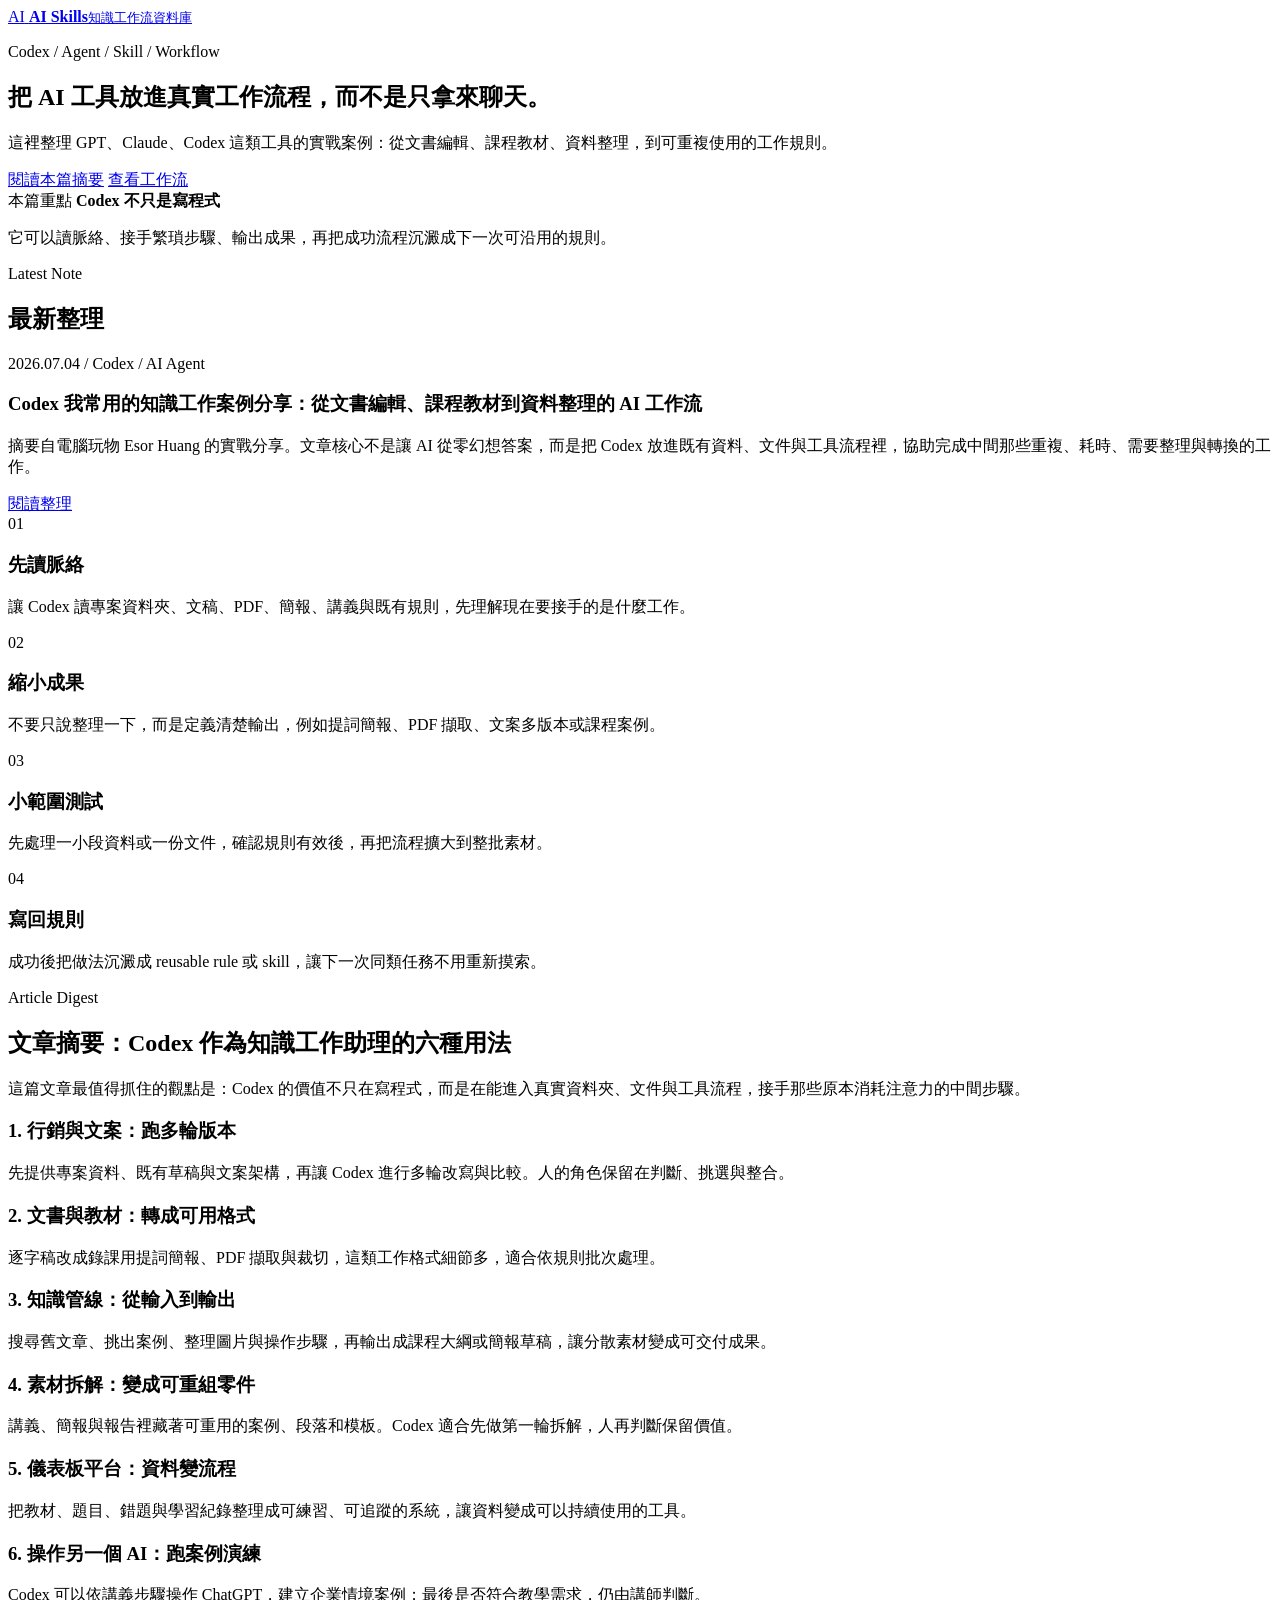
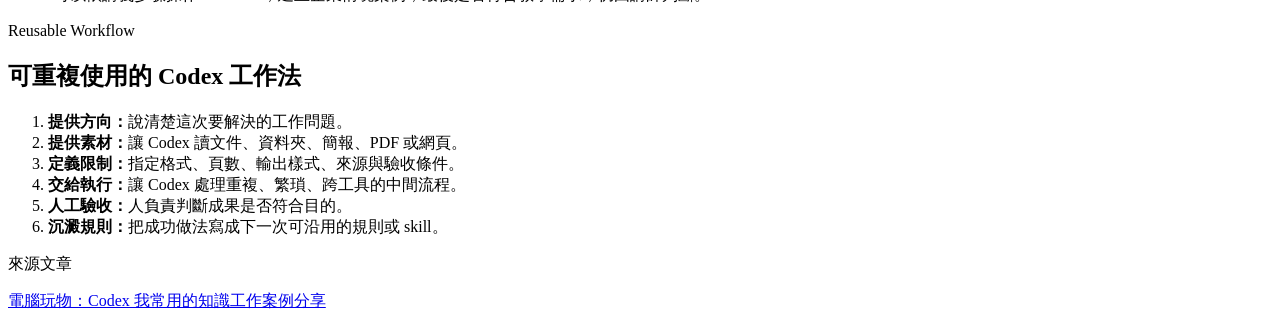
==== index.html @ 40adfb2a "Build AI Skills PWA homepage" ====
<!doctype html>
<html lang="zh-Hant">
  <head>
    <meta charset="utf-8" />
    <meta name="viewport" content="width=device-width, initial-scale=1" />
    <meta name="theme-color" content="#101820" />
    <meta name="apple-mobile-web-app-capable" content="yes" />
    <meta name="apple-mobile-web-app-title" content="AI Skills" />
    <meta name="description" content="整理 GPT、Claude、Codex、Agent、Skill 與 AI 工作流案例的 PWA 知識庫。" />
    <link rel="manifest" href="./manifest.webmanifest" />
    <link rel="icon" href="./icons/icon.svg" />
    <link rel="apple-touch-icon" href="./icons/icon.svg" />
    <link rel="stylesheet" href="./styles.css" />
    <title>AI Skills 知識工作流</title>
  </head>
  <body>
    <header class="site-header">
      <nav class="nav">
        <a class="brand" href="#home" aria-label="AI Skills 首頁">
          <span class="brand-mark">AI</span>
          <span><strong>AI Skills</strong><small>知識工作流資料庫</small></span>
        </a>
        <button class="install-button" id="installButton" hidden>安裝</button>
      </nav>
    </header>

    <main>
      <section class="hero" id="home">
        <div class="hero-copy">
          <p class="eyebrow">Codex / Agent / Skill / Workflow</p>
          <h1>把 AI 工具放進真實工作流程，而不是只拿來聊天。</h1>
          <p>這裡整理 GPT、Claude、Codex 這類工具的實戰案例：從文書編輯、課程教材、資料整理，到可重複使用的工作規則。</p>
          <div class="hero-actions">
            <a class="primary-link" href="#article-codex-workflow">閱讀本篇摘要</a>
            <a class="secondary-link" href="#workflow">查看工作流</a>
          </div>
        </div>
        <div class="hero-panel" aria-label="文章重點">
          <span>本篇重點</span>
          <strong>Codex 不只是寫程式</strong>
          <p>它可以讀脈絡、接手繁瑣步驟、輸出成果，再把成功流程沉澱成下一次可沿用的規則。</p>
        </div>
      </section>

      <section class="section">
        <div class="section-heading">
          <p class="eyebrow">Latest Note</p>
          <h2>最新整理</h2>
        </div>
        <article class="article-card" id="article-codex-workflow">
          <div>
            <p class="article-meta">2026.07.04 / Codex / AI Agent</p>
            <h3>Codex 我常用的知識工作案例分享：從文書編輯、課程教材到資料整理的 AI 工作流</h3>
            <p>摘要自電腦玩物 Esor Huang 的實戰分享。文章核心不是讓 AI 從零幻想答案，而是把 Codex 放進既有資料、文件與工具流程裡，協助完成中間那些重複、耗時、需要整理與轉換的工作。</p>
          </div>
          <a class="read-link" href="#full-article">閱讀整理</a>
        </article>
      </section>

      <section class="section grid-section">
        <div class="insight-card"><span class="card-number">01</span><h3>先讀脈絡</h3><p>讓 Codex 讀專案資料夾、文稿、PDF、簡報、講義與既有規則，先理解現在要接手的是什麼工作。</p></div>
        <div class="insight-card"><span class="card-number">02</span><h3>縮小成果</h3><p>不要只說整理一下，而是定義清楚輸出，例如提詞簡報、PDF 擷取、文案多版本或課程案例。</p></div>
        <div class="insight-card"><span class="card-number">03</span><h3>小範圍測試</h3><p>先處理一小段資料或一份文件，確認規則有效後，再把流程擴大到整批素材。</p></div>
        <div class="insight-card"><span class="card-number">04</span><h3>寫回規則</h3><p>成功後把做法沉澱成 reusable rule 或 skill，讓下一次同類任務不用重新摸索。</p></div>
      </section>

      <article class="full-article" id="full-article">
        <p class="eyebrow">Article Digest</p>
        <h2>文章摘要：Codex 作為知識工作助理的六種用法</h2>
        <p>這篇文章最值得抓住的觀點是：Codex 的價值不只在寫程式，而是在能進入真實資料夾、文件與工具流程，接手那些原本消耗注意力的中間步驟。</p>
        <div class="article-body">
          <section><h3>1. 行銷與文案：跑多輪版本</h3><p>先提供專案資料、既有草稿與文案架構，再讓 Codex 進行多輪改寫與比較。人的角色保留在判斷、挑選與整合。</p></section>
          <section><h3>2. 文書與教材：轉成可用格式</h3><p>逐字稿改成錄課用提詞簡報、PDF 擷取與裁切，這類工作格式細節多，適合依規則批次處理。</p></section>
          <section><h3>3. 知識管線：從輸入到輸出</h3><p>搜尋舊文章、挑出案例、整理圖片與操作步驟，再輸出成課程大綱或簡報草稿，讓分散素材變成可交付成果。</p></section>
          <section><h3>4. 素材拆解：變成可重組零件</h3><p>講義、簡報與報告裡藏著可重用的案例、段落和模板。Codex 適合先做第一輪拆解，人再判斷保留價值。</p></section>
          <section><h3>5. 儀表板平台：資料變流程</h3><p>把教材、題目、錯題與學習紀錄整理成可練習、可追蹤的系統，讓資料變成可以持續使用的工具。</p></section>
          <section><h3>6. 操作另一個 AI：跑案例演練</h3><p>Codex 可以依講義步驟操作 ChatGPT，建立企業情境案例；最後是否符合教學需求，仍由講師判斷。</p></section>
        </div>
      </article>

      <section class="workflow" id="workflow">
        <div><p class="eyebrow">Reusable Workflow</p><h2>可重複使用的 Codex 工作法</h2></div>
        <ol>
          <li><strong>提供方向：</strong>說清楚這次要解決的工作問題。</li>
          <li><strong>提供素材：</strong>讓 Codex 讀文件、資料夾、簡報、PDF 或網頁。</li>
          <li><strong>定義限制：</strong>指定格式、頁數、輸出樣式、來源與驗收條件。</li>
          <li><strong>交給執行：</strong>讓 Codex 處理重複、繁瑣、跨工具的中間流程。</li>
          <li><strong>人工驗收：</strong>人負責判斷成果是否符合目的。</li>
          <li><strong>沉澱規則：</strong>把成功做法寫成下一次可沿用的規則或 skill。</li>
        </ol>
      </section>

      <section class="source-box">
        <p>來源文章</p>
        <a href="https://www.playpcesor.com/2026/06/codex-ai.html" target="_blank" rel="noreferrer">電腦玩物：Codex 我常用的知識工作案例分享</a>
      </section>
    </main>

    <script src="./app.js"></script>
  </body>
</html>
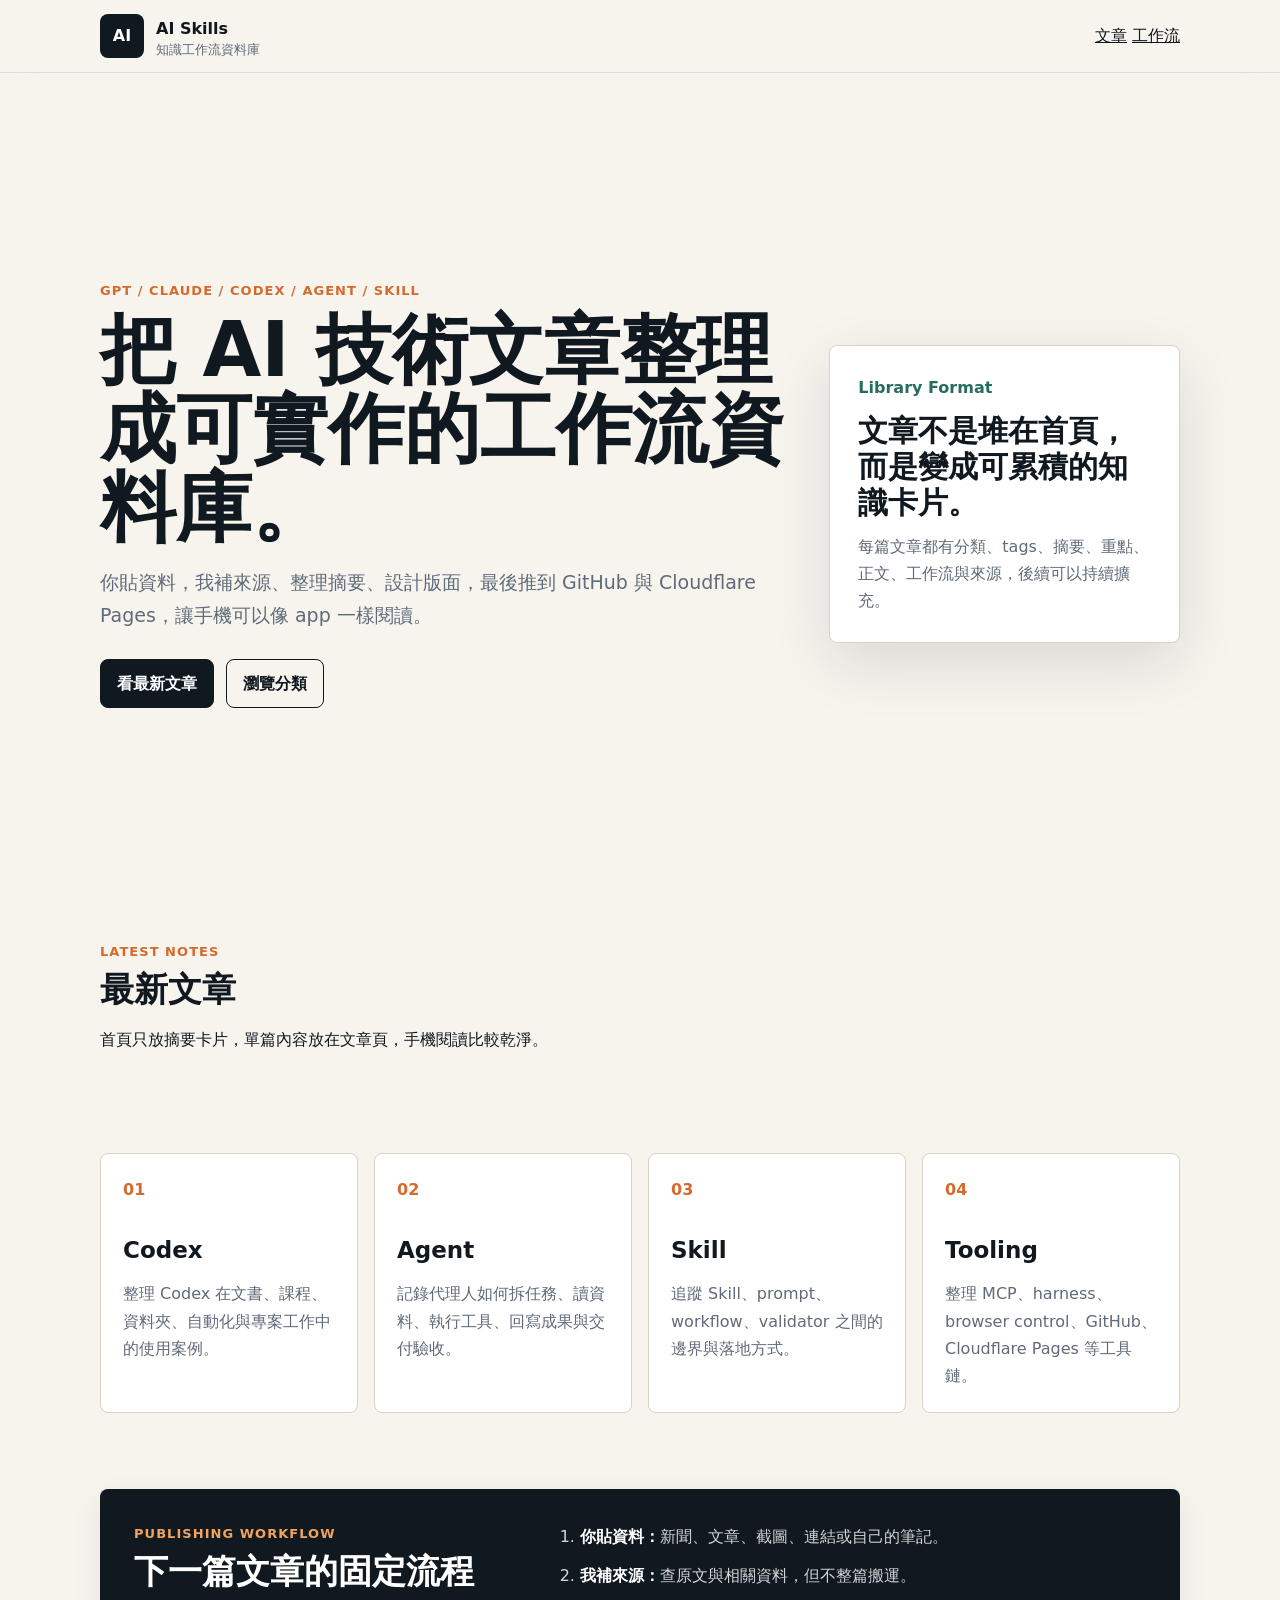
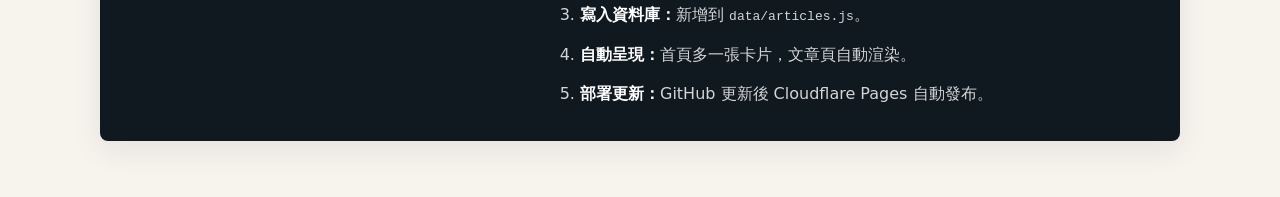
==== commit ba3ab1d2: "Restructure homepage for article library" ====
--- a/index.html
+++ b/index.html
@@ -13,89 +13,70 @@
     <link rel="stylesheet" href="./styles.css" />
     <title>AI Skills 知識工作流</title>
   </head>
-  <body>
+  <body data-page="home">
     <header class="site-header">
       <nav class="nav">
-        <a class="brand" href="#home" aria-label="AI Skills 首頁">
+        <a class="brand" href="./" aria-label="AI Skills 首頁">
           <span class="brand-mark">AI</span>
           <span><strong>AI Skills</strong><small>知識工作流資料庫</small></span>
         </a>
-        <button class="install-button" id="installButton" hidden>安裝</button>
+        <div class="nav-actions">
+          <a href="#articles">文章</a>
+          <a href="#workflow">工作流</a>
+          <button class="install-button" id="installButton" hidden>安裝</button>
+        </div>
       </nav>
     </header>
 
     <main>
       <section class="hero" id="home">
         <div class="hero-copy">
-          <p class="eyebrow">Codex / Agent / Skill / Workflow</p>
-          <h1>把 AI 工具放進真實工作流程，而不是只拿來聊天。</h1>
-          <p>這裡整理 GPT、Claude、Codex 這類工具的實戰案例：從文書編輯、課程教材、資料整理，到可重複使用的工作規則。</p>
+          <p class="eyebrow">GPT / Claude / Codex / Agent / Skill</p>
+          <h1>把 AI 技術文章整理成可實作的工作流資料庫。</h1>
+          <p>你貼資料，我補來源、整理摘要、設計版面，最後推到 GitHub 與 Cloudflare Pages，讓手機可以像 app 一樣閱讀。</p>
           <div class="hero-actions">
-            <a class="primary-link" href="#article-codex-workflow">閱讀本篇摘要</a>
-            <a class="secondary-link" href="#workflow">查看工作流</a>
+            <a class="primary-link" href="#articles">看最新文章</a>
+            <a class="secondary-link" href="#taxonomy">瀏覽分類</a>
           </div>
         </div>
-        <div class="hero-panel" aria-label="文章重點">
-          <span>本篇重點</span>
-          <strong>Codex 不只是寫程式</strong>
-          <p>它可以讀脈絡、接手繁瑣步驟、輸出成果，再把成功流程沉澱成下一次可沿用的規則。</p>
+        <div class="hero-panel" aria-label="網站定位">
+          <span>Library Format</span>
+          <strong>文章不是堆在首頁，而是變成可累積的知識卡片。</strong>
+          <p>每篇文章都有分類、tags、摘要、重點、正文、工作流與來源，後續可以持續擴充。</p>
         </div>
       </section>
 
-      <section class="section">
-        <div class="section-heading">
-          <p class="eyebrow">Latest Note</p>
-          <h2>最新整理</h2>
+      <section class="section" id="articles">
+        <div class="section-heading split-heading">
+          <div>
+            <p class="eyebrow">Latest Notes</p>
+            <h2>最新文章</h2>
+          </div>
+          <p>首頁只放摘要卡片，單篇內容放在文章頁，手機閱讀比較乾淨。</p>
         </div>
-        <article class="article-card" id="article-codex-workflow">
-          <div>
-            <p class="article-meta">2026.07.04 / Codex / AI Agent</p>
-            <h3>Codex 我常用的知識工作案例分享：從文書編輯、課程教材到資料整理的 AI 工作流</h3>
-            <p>摘要自電腦玩物 Esor Huang 的實戰分享。文章核心不是讓 AI 從零幻想答案，而是把 Codex 放進既有資料、文件與工具流程裡，協助完成中間那些重複、耗時、需要整理與轉換的工作。</p>
-          </div>
-          <a class="read-link" href="#full-article">閱讀整理</a>
-        </article>
+        <div class="article-list" id="articleList" aria-live="polite"></div>
       </section>
 
-      <section class="section grid-section">
-        <div class="insight-card"><span class="card-number">01</span><h3>先讀脈絡</h3><p>讓 Codex 讀專案資料夾、文稿、PDF、簡報、講義與既有規則，先理解現在要接手的是什麼工作。</p></div>
-        <div class="insight-card"><span class="card-number">02</span><h3>縮小成果</h3><p>不要只說整理一下，而是定義清楚輸出，例如提詞簡報、PDF 擷取、文案多版本或課程案例。</p></div>
-        <div class="insight-card"><span class="card-number">03</span><h3>小範圍測試</h3><p>先處理一小段資料或一份文件，確認規則有效後，再把流程擴大到整批素材。</p></div>
-        <div class="insight-card"><span class="card-number">04</span><h3>寫回規則</h3><p>成功後把做法沉澱成 reusable rule 或 skill，讓下一次同類任務不用重新摸索。</p></div>
+      <section class="section grid-section" id="taxonomy">
+        <div class="insight-card"><span class="card-number">01</span><h3>Codex</h3><p>整理 Codex 在文書、課程、資料夾、自動化與專案工作中的使用案例。</p></div>
+        <div class="insight-card"><span class="card-number">02</span><h3>Agent</h3><p>記錄代理人如何拆任務、讀資料、執行工具、回寫成果與交付驗收。</p></div>
+        <div class="insight-card"><span class="card-number">03</span><h3>Skill</h3><p>追蹤 Skill、prompt、workflow、validator 之間的邊界與落地方式。</p></div>
+        <div class="insight-card"><span class="card-number">04</span><h3>Tooling</h3><p>整理 MCP、harness、browser control、GitHub、Cloudflare Pages 等工具鏈。</p></div>
       </section>
 
-      <article class="full-article" id="full-article">
-        <p class="eyebrow">Article Digest</p>
-        <h2>文章摘要：Codex 作為知識工作助理的六種用法</h2>
-        <p>這篇文章最值得抓住的觀點是：Codex 的價值不只在寫程式，而是在能進入真實資料夾、文件與工具流程，接手那些原本消耗注意力的中間步驟。</p>
-        <div class="article-body">
-          <section><h3>1. 行銷與文案：跑多輪版本</h3><p>先提供專案資料、既有草稿與文案架構，再讓 Codex 進行多輪改寫與比較。人的角色保留在判斷、挑選與整合。</p></section>
-          <section><h3>2. 文書與教材：轉成可用格式</h3><p>逐字稿改成錄課用提詞簡報、PDF 擷取與裁切，這類工作格式細節多，適合依規則批次處理。</p></section>
-          <section><h3>3. 知識管線：從輸入到輸出</h3><p>搜尋舊文章、挑出案例、整理圖片與操作步驟，再輸出成課程大綱或簡報草稿，讓分散素材變成可交付成果。</p></section>
-          <section><h3>4. 素材拆解：變成可重組零件</h3><p>講義、簡報與報告裡藏著可重用的案例、段落和模板。Codex 適合先做第一輪拆解，人再判斷保留價值。</p></section>
-          <section><h3>5. 儀表板平台：資料變流程</h3><p>把教材、題目、錯題與學習紀錄整理成可練習、可追蹤的系統，讓資料變成可以持續使用的工具。</p></section>
-          <section><h3>6. 操作另一個 AI：跑案例演練</h3><p>Codex 可以依講義步驟操作 ChatGPT，建立企業情境案例；最後是否符合教學需求，仍由講師判斷。</p></section>
-        </div>
-      </article>
-
       <section class="workflow" id="workflow">
-        <div><p class="eyebrow">Reusable Workflow</p><h2>可重複使用的 Codex 工作法</h2></div>
+        <div><p class="eyebrow">Publishing Workflow</p><h2>下一篇文章的固定流程</h2></div>
         <ol>
-          <li><strong>提供方向：</strong>說清楚這次要解決的工作問題。</li>
-          <li><strong>提供素材：</strong>讓 Codex 讀文件、資料夾、簡報、PDF 或網頁。</li>
-          <li><strong>定義限制：</strong>指定格式、頁數、輸出樣式、來源與驗收條件。</li>
-          <li><strong>交給執行：</strong>讓 Codex 處理重複、繁瑣、跨工具的中間流程。</li>
-          <li><strong>人工驗收：</strong>人負責判斷成果是否符合目的。</li>
-          <li><strong>沉澱規則：</strong>把成功做法寫成下一次可沿用的規則或 skill。</li>
+          <li><strong>你貼資料：</strong>新聞、文章、截圖、連結或自己的筆記。</li>
+          <li><strong>我補來源：</strong>查原文與相關資料，但不整篇搬運。</li>
+          <li><strong>寫入資料庫：</strong>新增到 <code>data/articles.js</code>。</li>
+          <li><strong>自動呈現：</strong>首頁多一張卡片，文章頁自動渲染。</li>
+          <li><strong>部署更新：</strong>GitHub 更新後 Cloudflare Pages 自動發布。</li>
         </ol>
-      </section>
-
-      <section class="source-box">
-        <p>來源文章</p>
-        <a href="https://www.playpcesor.com/2026/06/codex-ai.html" target="_blank" rel="noreferrer">電腦玩物：Codex 我常用的知識工作案例分享</a>
       </section>
     </main>
 
+    <script src="./data/articles.js"></script>
     <script src="./app.js"></script>
   </body>
 </html>
--- a/styles.css
+++ b/styles.css
@@ -0,0 +1,164 @@
+:root {
+  color-scheme: light;
+  --ink: #101820;
+  --muted: #5f6b7a;
+  --paper: #f7f4ee;
+  --panel: #ffffff;
+  --line: #d9d2c5;
+  --accent: #276d5d;
+  --accent-2: #d46a2c;
+  --accent-3: #263e68;
+  --shadow: 0 20px 60px rgba(16, 24, 32, 0.12);
+}
+* { box-sizing: border-box; }
+html { scroll-behavior: smooth; }
+body {
+  margin: 0;
+  background: var(--paper);
+  color: var(--ink);
+  font-family: "Noto Sans TC", "Microsoft JhengHei", system-ui, sans-serif;
+  line-height: 1.7;
+}
+a { color: inherit; }
+.site-header {
+  position: sticky;
+  top: 0;
+  z-index: 10;
+  border-bottom: 1px solid rgba(16, 24, 32, 0.1);
+  background: rgba(247, 244, 238, 0.88);
+  backdrop-filter: blur(16px);
+}
+.nav {
+  display: flex;
+  align-items: center;
+  justify-content: space-between;
+  max-width: 1120px;
+  margin: 0 auto;
+  padding: 14px 20px;
+}
+.brand { display: inline-flex; align-items: center; gap: 12px; text-decoration: none; }
+.brand-mark {
+  display: grid;
+  width: 44px;
+  height: 44px;
+  place-items: center;
+  border-radius: 8px;
+  background: var(--ink);
+  color: #fff;
+  font-weight: 800;
+}
+.brand small { display: block; color: var(--muted); font-size: 13px; line-height: 1.2; }
+.install-button, .primary-link, .secondary-link, .read-link {
+  min-height: 44px;
+  border: 1px solid var(--ink);
+  border-radius: 8px;
+  padding: 10px 16px;
+  font: inherit;
+  font-weight: 700;
+  text-decoration: none;
+}
+.install-button, .primary-link { background: var(--ink); color: #fff; }
+.secondary-link, .read-link { background: transparent; color: var(--ink); }
+main { max-width: 1120px; margin: 0 auto; padding: 0 20px 56px; }
+.hero {
+  display: grid;
+  grid-template-columns: minmax(0, 1.4fr) minmax(280px, 0.7fr);
+  gap: 28px;
+  min-height: calc(100vh - 74px);
+  align-items: center;
+  padding: 44px 0 28px;
+}
+.hero-copy h1 {
+  max-width: 760px;
+  margin: 8px 0 18px;
+  font-size: clamp(42px, 6vw, 76px);
+  line-height: 1.04;
+  letter-spacing: 0;
+}
+.hero-copy p:not(.eyebrow) { max-width: 680px; color: var(--muted); font-size: 19px; }
+.eyebrow {
+  margin: 0;
+  color: var(--accent-2);
+  font-size: 13px;
+  font-weight: 800;
+  letter-spacing: 0.08em;
+  text-transform: uppercase;
+}
+.hero-actions { display: flex; flex-wrap: wrap; gap: 12px; margin-top: 28px; }
+.hero-panel {
+  border: 1px solid var(--line);
+  border-radius: 8px;
+  background: var(--panel);
+  box-shadow: var(--shadow);
+  padding: 28px;
+}
+.hero-panel span { display: block; color: var(--accent); font-weight: 800; }
+.hero-panel strong { display: block; margin: 12px 0; font-size: 30px; line-height: 1.2; }
+.hero-panel p { margin: 0; color: var(--muted); }
+.section { padding: 42px 0; }
+.section-heading { margin-bottom: 16px; }
+.section-heading h2, .full-article h2, .workflow h2 { margin: 6px 0 0; font-size: 34px; line-height: 1.2; }
+.article-card {
+  display: flex;
+  gap: 24px;
+  align-items: flex-end;
+  justify-content: space-between;
+  border-top: 3px solid var(--ink);
+  background: var(--panel);
+  border-radius: 8px;
+  padding: 28px;
+  box-shadow: 0 10px 30px rgba(16, 24, 32, 0.08);
+}
+.article-meta { margin: 0 0 10px; color: var(--accent); font-weight: 800; }
+.article-card h3 { margin: 0; max-width: 800px; font-size: 26px; line-height: 1.25; }
+.article-card p:last-child { max-width: 820px; margin-bottom: 0; color: var(--muted); }
+.grid-section { display: grid; grid-template-columns: repeat(4, 1fr); gap: 16px; }
+.insight-card {
+  min-height: 260px;
+  border: 1px solid var(--line);
+  border-radius: 8px;
+  background: var(--panel);
+  padding: 22px;
+}
+.card-number { color: var(--accent-2); font-weight: 900; }
+.insight-card h3 { margin: 28px 0 10px; font-size: 23px; }
+.insight-card p { margin: 0; color: var(--muted); }
+.full-article, .workflow, .source-box {
+  border-radius: 8px;
+  background: var(--panel);
+  padding: 34px;
+  box-shadow: 0 10px 30px rgba(16, 24, 32, 0.08);
+}
+.full-article > p:not(.eyebrow) { color: var(--muted); font-size: 18px; }
+.article-body { display: grid; grid-template-columns: 1fr 1fr; gap: 10px 28px; margin-top: 22px; }
+.article-body h3 { margin: 22px 0 6px; color: var(--accent-3); }
+.article-body p { margin: 0; color: var(--muted); }
+.workflow {
+  display: grid;
+  grid-template-columns: 0.8fr 1.2fr;
+  gap: 32px;
+  margin-top: 34px;
+  background: var(--ink);
+  color: #fff;
+}
+.workflow .eyebrow { color: #f2a45f; }
+.workflow ol { display: grid; gap: 12px; margin: 0; padding-left: 22px; }
+.workflow li { color: rgba(255, 255, 255, 0.82); }
+.workflow strong { color: #fff; }
+.source-box { margin-top: 24px; border: 1px solid var(--line); box-shadow: none; }
+.source-box p { margin: 0 0 6px; color: var(--muted); }
+.source-box a { color: var(--accent-3); font-weight: 800; }
+@media (max-width: 880px) {
+  .hero, .workflow, .article-body { grid-template-columns: 1fr; }
+  .hero { min-height: auto; padding-top: 34px; }
+  .grid-section { grid-template-columns: 1fr 1fr; }
+}
+@media (max-width: 620px) {
+  .nav, main { padding-left: 16px; padding-right: 16px; }
+  .hero-copy h1 { font-size: 42px; }
+  .hero-copy p:not(.eyebrow) { font-size: 17px; }
+  .article-card { display: block; padding: 22px; }
+  .read-link { display: inline-flex; align-items: center; margin-top: 18px; }
+  .grid-section { grid-template-columns: 1fr; }
+  .full-article, .workflow, .source-box { padding: 24px; }
+}
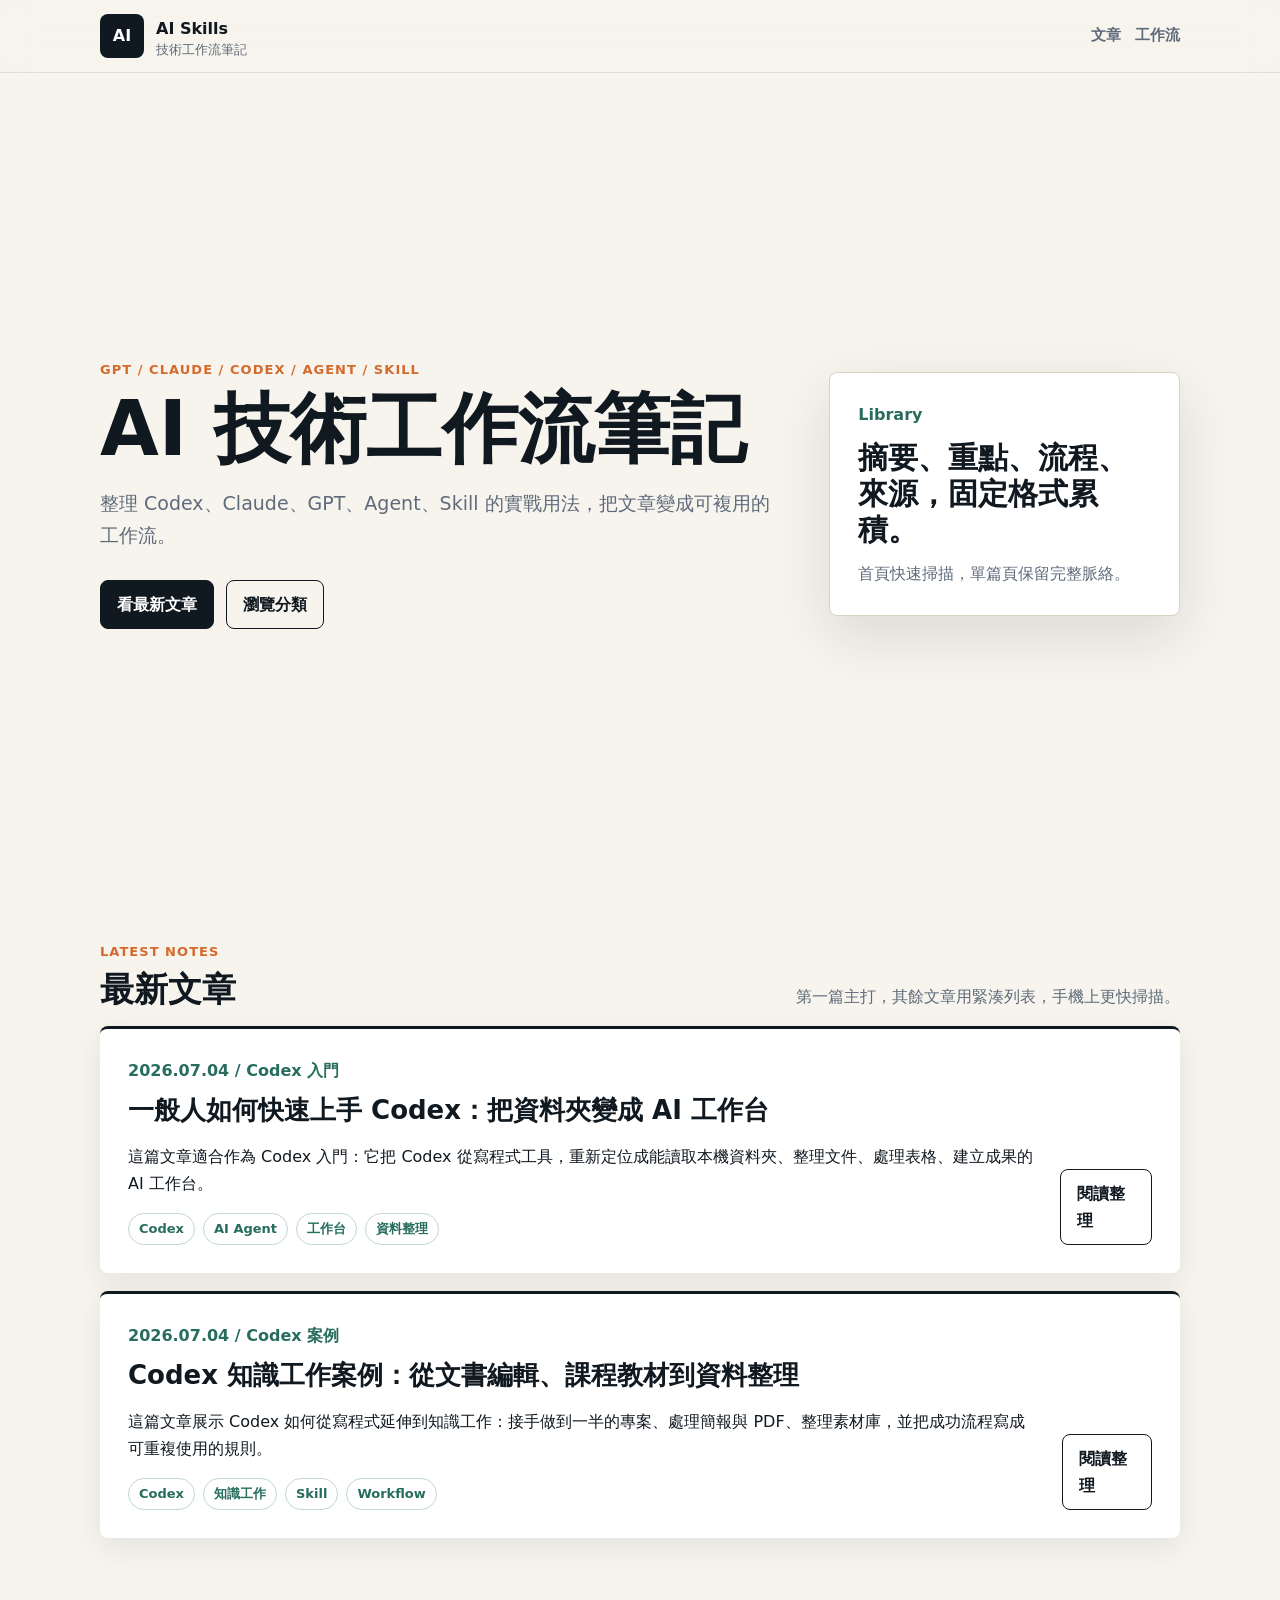
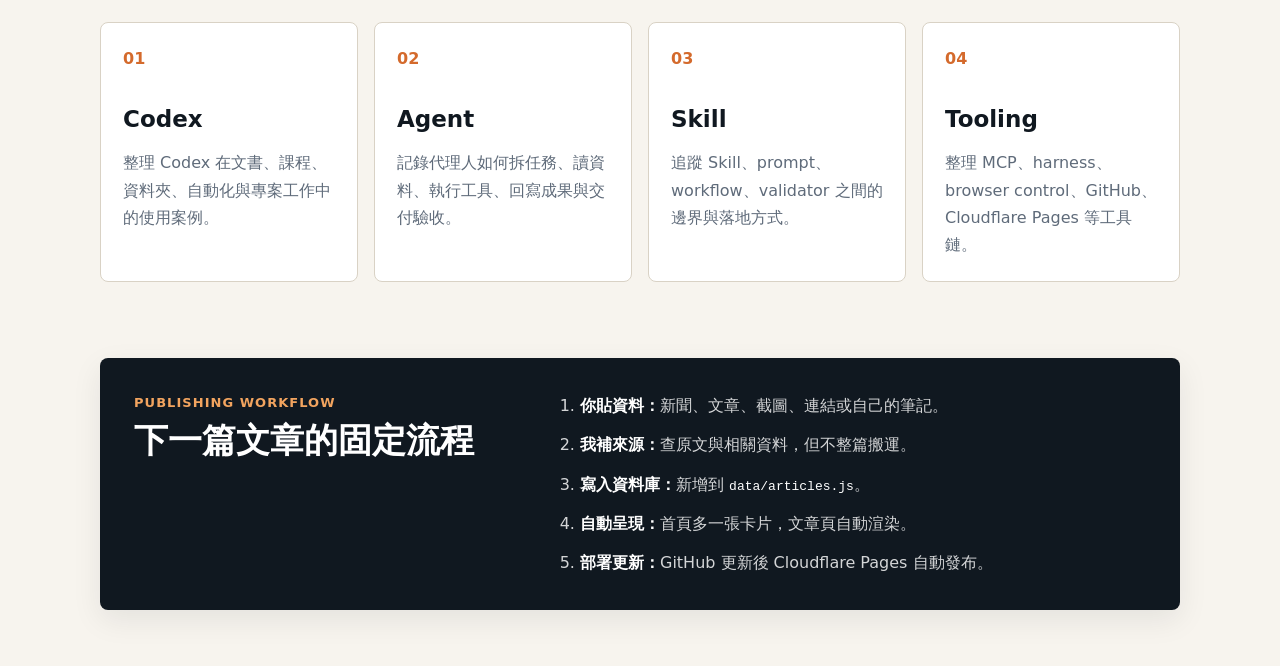
==== commit 517fc86e: "Tighten homepage reading layout" ====
--- a/index.html
+++ b/index.html
@@ -18,7 +18,7 @@
       <nav class="nav">
         <a class="brand" href="./" aria-label="AI Skills 首頁">
           <span class="brand-mark">AI</span>
-          <span><strong>AI Skills</strong><small>知識工作流資料庫</small></span>
+          <span><strong>AI Skills</strong><small>技術工作流筆記</small></span>
         </a>
         <div class="nav-actions">
           <a href="#articles">文章</a>
@@ -29,30 +29,30 @@
     </header>
 
     <main>
-      <section class="hero" id="home">
+      <section class="hero compact-hero" id="home">
         <div class="hero-copy">
           <p class="eyebrow">GPT / Claude / Codex / Agent / Skill</p>
-          <h1>把 AI 技術文章整理成可實作的工作流資料庫。</h1>
-          <p>你貼資料，我補來源、整理摘要、設計版面，最後推到 GitHub 與 Cloudflare Pages，讓手機可以像 app 一樣閱讀。</p>
+          <h1>AI 技術工作流筆記</h1>
+          <p>整理 Codex、Claude、GPT、Agent、Skill 的實戰用法，把文章變成可複用的工作流。</p>
           <div class="hero-actions">
             <a class="primary-link" href="#articles">看最新文章</a>
             <a class="secondary-link" href="#taxonomy">瀏覽分類</a>
           </div>
         </div>
         <div class="hero-panel" aria-label="網站定位">
-          <span>Library Format</span>
-          <strong>文章不是堆在首頁，而是變成可累積的知識卡片。</strong>
-          <p>每篇文章都有分類、tags、摘要、重點、正文、工作流與來源，後續可以持續擴充。</p>
+          <span>Library</span>
+          <strong>摘要、重點、流程、來源，固定格式累積。</strong>
+          <p>首頁快速掃描，單篇頁保留完整脈絡。</p>
         </div>
       </section>
 
-      <section class="section" id="articles">
+      <section class="section first-section" id="articles">
         <div class="section-heading split-heading">
           <div>
             <p class="eyebrow">Latest Notes</p>
             <h2>最新文章</h2>
           </div>
-          <p>首頁只放摘要卡片，單篇內容放在文章頁，手機閱讀比較乾淨。</p>
+          <p>第一篇主打，其餘文章用緊湊列表，手機上更快掃描。</p>
         </div>
         <div class="article-list" id="articleList" aria-live="polite"></div>
       </section>
--- a/styles.css
+++ b/styles.css
@@ -32,6 +32,7 @@
   display: flex;
   align-items: center;
   justify-content: space-between;
+  gap: 18px;
   max-width: 1120px;
   margin: 0 auto;
   padding: 14px 20px;
@@ -48,6 +49,8 @@
   font-weight: 800;
 }
 .brand small { display: block; color: var(--muted); font-size: 13px; line-height: 1.2; }
+.nav-actions { display: flex; align-items: center; gap: 14px; }
+.nav-actions a { color: var(--muted); font-size: 15px; font-weight: 800; text-decoration: none; }
 .install-button, .primary-link, .secondary-link, .read-link {
   min-height: 44px;
   border: 1px solid var(--ink);
@@ -68,14 +71,14 @@
   align-items: center;
   padding: 44px 0 28px;
 }
-.hero-copy h1 {
-  max-width: 760px;
+.hero-copy h1, .article-hero h1 {
+  max-width: 820px;
   margin: 8px 0 18px;
   font-size: clamp(42px, 6vw, 76px);
   line-height: 1.04;
   letter-spacing: 0;
 }
-.hero-copy p:not(.eyebrow) { max-width: 680px; color: var(--muted); font-size: 19px; }
+.hero-copy p:not(.eyebrow), .article-hero > p:not(.eyebrow) { max-width: 680px; color: var(--muted); font-size: 19px; }
 .eyebrow {
   margin: 0;
   color: var(--accent-2);
@@ -85,7 +88,7 @@
   text-transform: uppercase;
 }
 .hero-actions { display: flex; flex-wrap: wrap; gap: 12px; margin-top: 28px; }
-.hero-panel {
+.hero-panel, .summary-panel {
   border: 1px solid var(--line);
   border-radius: 8px;
   background: var(--panel);
@@ -94,10 +97,13 @@
 }
 .hero-panel span { display: block; color: var(--accent); font-weight: 800; }
 .hero-panel strong { display: block; margin: 12px 0; font-size: 30px; line-height: 1.2; }
-.hero-panel p { margin: 0; color: var(--muted); }
+.hero-panel p, .summary-panel p { margin: 0; color: var(--muted); }
 .section { padding: 42px 0; }
 .section-heading { margin-bottom: 16px; }
-.section-heading h2, .full-article h2, .workflow h2 { margin: 6px 0 0; font-size: 34px; line-height: 1.2; }
+.split-heading { display: flex; align-items: end; justify-content: space-between; gap: 28px; }
+.split-heading > p { max-width: 420px; margin: 0; color: var(--muted); }
+.section-heading h2, .full-article h2, .workflow h2, .summary-panel h2 { margin: 6px 0 0; font-size: 34px; line-height: 1.2; }
+.article-list { display: grid; gap: 18px; }
 .article-card {
   display: flex;
   gap: 24px;
@@ -109,9 +115,20 @@
   padding: 28px;
   box-shadow: 0 10px 30px rgba(16, 24, 32, 0.08);
 }
-.article-meta { margin: 0 0 10px; color: var(--accent); font-weight: 800; }
+.library-card { transition: transform 160ms ease, box-shadow 160ms ease; }
+.library-card:hover { transform: translateY(-2px); box-shadow: 0 16px 44px rgba(16, 24, 32, 0.12); }
+.article-meta, .article-meta-line { margin: 0 0 10px; color: var(--accent); font-weight: 800; }
 .article-card h3 { margin: 0; max-width: 800px; font-size: 26px; line-height: 1.25; }
 .article-card p:last-child { max-width: 820px; margin-bottom: 0; color: var(--muted); }
+.tag-row { display: flex; flex-wrap: wrap; gap: 8px; margin-top: 16px; }
+.tag-row span {
+  border: 1px solid rgba(39, 109, 93, 0.28);
+  border-radius: 999px;
+  padding: 4px 10px;
+  color: var(--accent);
+  font-size: 13px;
+  font-weight: 800;
+}
 .grid-section { display: grid; grid-template-columns: repeat(4, 1fr); gap: 16px; }
 .insight-card {
   min-height: 260px;
@@ -120,19 +137,27 @@
   background: var(--panel);
   padding: 22px;
 }
+.compact-card { min-height: 220px; }
 .card-number { color: var(--accent-2); font-weight: 900; }
 .insight-card h3 { margin: 28px 0 10px; font-size: 23px; }
 .insight-card p { margin: 0; color: var(--muted); }
-.full-article, .workflow, .source-box {
+.full-article, .workflow, .source-box, .article-hero {
   border-radius: 8px;
   background: var(--panel);
   padding: 34px;
   box-shadow: 0 10px 30px rgba(16, 24, 32, 0.08);
 }
+.article-page { padding-top: 32px; }
+.article-hero { margin-bottom: 24px; }
+.article-hero h1 { font-size: clamp(38px, 5vw, 64px); }
+.article-meta-line { display: flex; flex-wrap: wrap; gap: 14px; }
+.back-link { display: inline-flex; margin-bottom: 16px; color: var(--accent-3); font-weight: 900; text-decoration: none; }
+.summary-panel { margin-bottom: 26px; box-shadow: none; }
 .full-article > p:not(.eyebrow) { color: var(--muted); font-size: 18px; }
 .article-body { display: grid; grid-template-columns: 1fr 1fr; gap: 10px 28px; margin-top: 22px; }
 .article-body h3 { margin: 22px 0 6px; color: var(--accent-3); }
 .article-body p { margin: 0; color: var(--muted); }
+.article-keypoints { padding-top: 18px; }
 .workflow {
   display: grid;
   grid-template-columns: 0.8fr 1.2fr;
@@ -144,21 +169,45 @@
 .workflow .eyebrow { color: #f2a45f; }
 .workflow ol { display: grid; gap: 12px; margin: 0; padding-left: 22px; }
 .workflow li { color: rgba(255, 255, 255, 0.82); }
-.workflow strong { color: #fff; }
+.workflow strong, .workflow code { color: #fff; }
 .source-box { margin-top: 24px; border: 1px solid var(--line); box-shadow: none; }
 .source-box p { margin: 0 0 6px; color: var(--muted); }
+.source-box strong { display: block; margin-bottom: 18px; font-size: 18px; }
+.source-title { margin-top: 18px !important; }
 .source-box a { color: var(--accent-3); font-weight: 800; }
+.article-nav {
+  display: flex;
+  justify-content: space-between;
+  gap: 16px;
+  margin-top: 24px;
+}
+.article-nav a {
+  flex: 1;
+  border: 1px solid var(--line);
+  border-radius: 8px;
+  background: var(--panel);
+  padding: 16px;
+  color: var(--accent-3);
+  font-weight: 900;
+  text-decoration: none;
+}
 @media (max-width: 880px) {
   .hero, .workflow, .article-body { grid-template-columns: 1fr; }
   .hero { min-height: auto; padding-top: 34px; }
   .grid-section { grid-template-columns: 1fr 1fr; }
+  .split-heading { display: block; }
+  .split-heading > p { margin-top: 10px; }
 }
 @media (max-width: 620px) {
   .nav, main { padding-left: 16px; padding-right: 16px; }
-  .hero-copy h1 { font-size: 42px; }
-  .hero-copy p:not(.eyebrow) { font-size: 17px; }
+  .nav { align-items: flex-start; }
+  .nav-actions { gap: 10px; }
+  .nav-actions a { display: none; }
+  .hero-copy h1, .article-hero h1 { font-size: 40px; }
+  .hero-copy p:not(.eyebrow), .article-hero > p:not(.eyebrow) { font-size: 17px; }
   .article-card { display: block; padding: 22px; }
   .read-link { display: inline-flex; align-items: center; margin-top: 18px; }
   .grid-section { grid-template-columns: 1fr; }
-  .full-article, .workflow, .source-box { padding: 24px; }
-}
+  .full-article, .workflow, .source-box, .article-hero, .summary-panel { padding: 24px; }
+  .article-nav { display: grid; }
+}
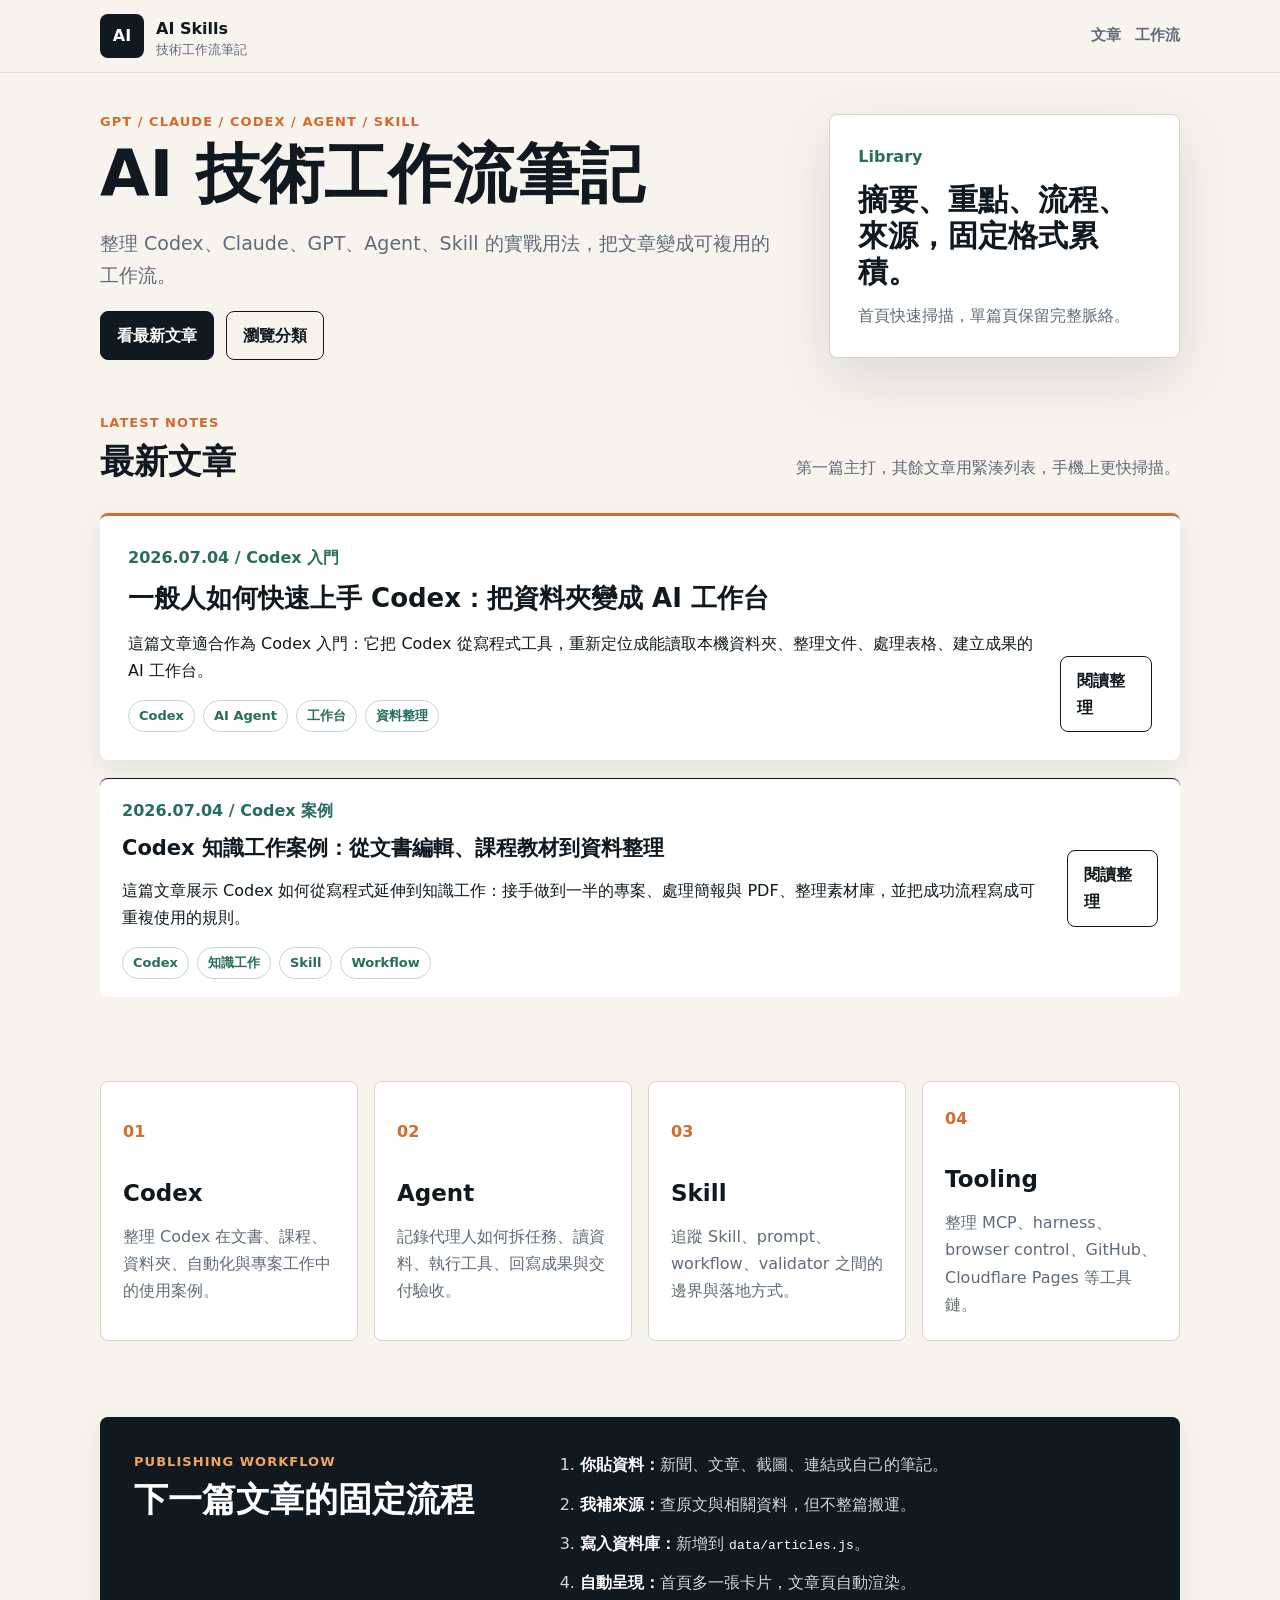
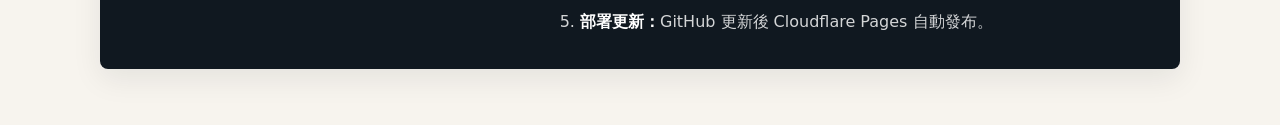
==== commit ee3037b6: "feat(pwa): add real PNG icons, make taxonomy cards clickable filters - Render icons/icon.svg to 192x" ====
--- a/index.html
+++ b/index.html
@@ -9,7 +9,7 @@
     <meta name="description" content="整理 GPT、Claude、Codex、Agent、Skill 與 AI 工作流案例的 PWA 知識庫。" />
     <link rel="manifest" href="./manifest.webmanifest" />
     <link rel="icon" href="./icons/icon.svg" />
-    <link rel="apple-touch-icon" href="./icons/icon.svg" />
+    <link rel="apple-touch-icon" href="./icons/apple-touch-icon.png" />
     <link rel="stylesheet" href="./styles.css" />
     <title>AI Skills 知識工作流</title>
   </head>
@@ -54,14 +54,15 @@
           </div>
           <p>第一篇主打，其餘文章用緊湊列表，手機上更快掃描。</p>
         </div>
+        <div class="filter-status" id="filterStatus" hidden></div>
         <div class="article-list" id="articleList" aria-live="polite"></div>
       </section>
 
       <section class="section grid-section" id="taxonomy">
-        <div class="insight-card"><span class="card-number">01</span><h3>Codex</h3><p>整理 Codex 在文書、課程、資料夾、自動化與專案工作中的使用案例。</p></div>
-        <div class="insight-card"><span class="card-number">02</span><h3>Agent</h3><p>記錄代理人如何拆任務、讀資料、執行工具、回寫成果與交付驗收。</p></div>
-        <div class="insight-card"><span class="card-number">03</span><h3>Skill</h3><p>追蹤 Skill、prompt、workflow、validator 之間的邊界與落地方式。</p></div>
-        <div class="insight-card"><span class="card-number">04</span><h3>Tooling</h3><p>整理 MCP、harness、browser control、GitHub、Cloudflare Pages 等工具鏈。</p></div>
+        <button type="button" class="insight-card" data-filter="Codex" aria-pressed="false"><span class="card-number">01</span><h3>Codex</h3><p>整理 Codex 在文書、課程、資料夾、自動化與專案工作中的使用案例。</p></button>
+        <button type="button" class="insight-card" data-filter="Agent" aria-pressed="false"><span class="card-number">02</span><h3>Agent</h3><p>記錄代理人如何拆任務、讀資料、執行工具、回寫成果與交付驗收。</p></button>
+        <button type="button" class="insight-card" data-filter="Skill" aria-pressed="false"><span class="card-number">03</span><h3>Skill</h3><p>追蹤 Skill、prompt、workflow、validator 之間的邊界與落地方式。</p></button>
+        <button type="button" class="insight-card" data-filter="Tooling" aria-pressed="false"><span class="card-number">04</span><h3>Tooling</h3><p>整理 MCP、harness、browser control、GitHub、Cloudflare Pages 等工具鏈。</p></button>
       </section>
 
       <section class="workflow" id="workflow">
--- a/styles.css
+++ b/styles.css
@@ -136,11 +136,39 @@
   border-radius: 8px;
   background: var(--panel);
   padding: 22px;
-}
+  display: block;
+  width: 100%;
+  font: inherit;
+  color: inherit;
+  text-align: left;
+  cursor: pointer;
+  transition: border-color 160ms ease, box-shadow 160ms ease;
+}
+.insight-card:hover { border-color: var(--accent); }
+.insight-card.active { border-color: var(--accent); box-shadow: 0 0 0 2px var(--accent) inset; }
 .compact-card { min-height: 220px; }
 .card-number { color: var(--accent-2); font-weight: 900; }
 .insight-card h3 { margin: 28px 0 10px; font-size: 23px; }
 .insight-card p { margin: 0; color: var(--muted); }
+.filter-status {
+  display: flex;
+  align-items: center;
+  gap: 12px;
+  margin-bottom: 16px;
+  color: var(--muted);
+  font-weight: 700;
+}
+.filter-status button {
+  border: 1px solid var(--line);
+  border-radius: 999px;
+  background: transparent;
+  padding: 4px 12px;
+  font: inherit;
+  font-weight: 800;
+  color: var(--accent-3);
+  cursor: pointer;
+}
+.empty-state { color: var(--muted); }
 .full-article, .workflow, .source-box, .article-hero {
   border-radius: 8px;
   background: var(--panel);
@@ -191,6 +219,72 @@
   font-weight: 900;
   text-decoration: none;
 }
+.compact-hero {
+  min-height: auto;
+  padding: 38px 0 24px;
+}
+.compact-hero .hero-copy h1 {
+  font-size: clamp(40px, 5vw, 64px);
+}
+.compact-hero .hero-actions {
+  margin-top: 20px;
+}
+.first-section {
+  padding-top: 28px;
+}
+.featured-card {
+  border-top-color: var(--accent-2);
+}
+.compact-list-card {
+  align-items: center;
+  padding: 18px 22px;
+  border-top-width: 1px;
+  box-shadow: none;
+}
+.compact-list-card h3 {
+  font-size: 21px;
+}
+.compact-list-card p {
+  display: -webkit-box;
+  overflow: hidden;
+  -webkit-box-orient: vertical;
+  -webkit-line-clamp: 2;
+}
+.compact-list-card .tag-row {
+  margin-top: 10px;
+}
+.keypoint-strip {
+  margin-bottom: 26px;
+  border: 1px solid var(--line);
+  border-radius: 8px;
+  background: var(--panel);
+  padding: 26px 30px;
+}
+.keypoint-strip h2 {
+  margin: 6px 0 14px;
+  font-size: 30px;
+  line-height: 1.2;
+}
+.keypoint-strip ul {
+  display: grid;
+  gap: 12px;
+  margin: 0;
+  padding: 0;
+  list-style: none;
+}
+.keypoint-strip li {
+  display: grid;
+  grid-template-columns: minmax(150px, 0.34fr) 1fr;
+  gap: 16px;
+  border-top: 1px solid rgba(16, 24, 32, 0.1);
+  padding-top: 12px;
+}
+.keypoint-strip strong {
+  color: var(--accent-3);
+}
+.keypoint-strip span {
+  color: var(--muted);
+}
 @media (max-width: 880px) {
   .hero, .workflow, .article-body { grid-template-columns: 1fr; }
   .hero { min-height: auto; padding-top: 34px; }
@@ -204,10 +298,15 @@
   .nav-actions { gap: 10px; }
   .nav-actions a { display: none; }
   .hero-copy h1, .article-hero h1 { font-size: 40px; }
+  .compact-hero { padding-top: 26px; }
+  .compact-hero .hero-copy h1 { font-size: 38px; }
   .hero-copy p:not(.eyebrow), .article-hero > p:not(.eyebrow) { font-size: 17px; }
   .article-card { display: block; padding: 22px; }
+  .compact-list-card { padding: 18px; }
+  .compact-list-card h3 { font-size: 20px; }
   .read-link { display: inline-flex; align-items: center; margin-top: 18px; }
   .grid-section { grid-template-columns: 1fr; }
-  .full-article, .workflow, .source-box, .article-hero, .summary-panel { padding: 24px; }
+  .full-article, .workflow, .source-box, .article-hero, .summary-panel, .keypoint-strip { padding: 24px; }
+  .keypoint-strip li { grid-template-columns: 1fr; gap: 4px; }
   .article-nav { display: grid; }
 }
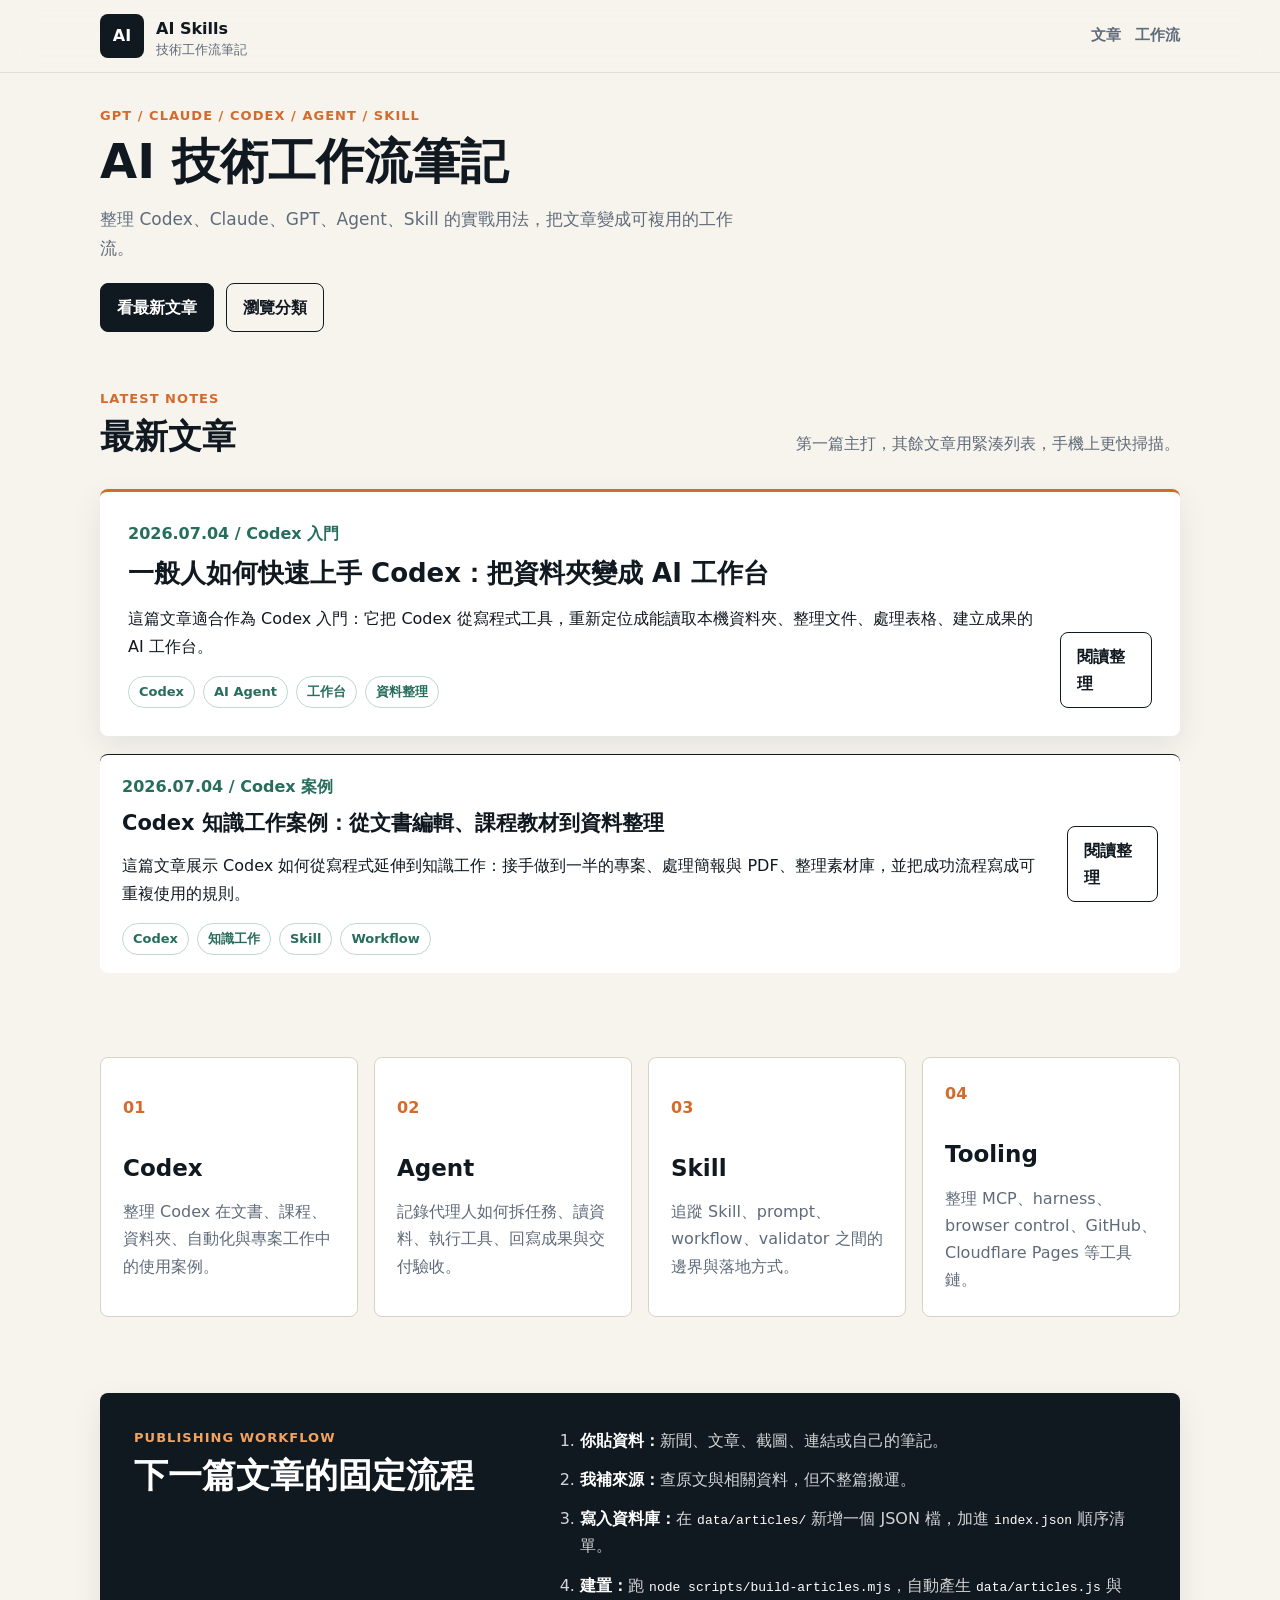
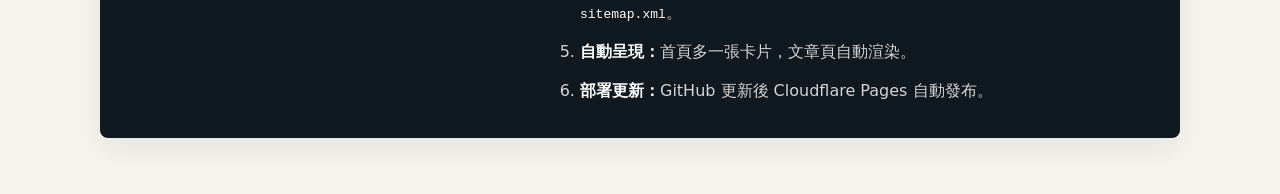
==== commit 9f1ed9cf: "refactor(content): split articles into per-file JSON, generate SEO files, slim hero - data/articles." ====
--- a/index.html
+++ b/index.html
@@ -29,20 +29,13 @@
     </header>
 
     <main>
-      <section class="hero compact-hero" id="home">
-        <div class="hero-copy">
-          <p class="eyebrow">GPT / Claude / Codex / Agent / Skill</p>
-          <h1>AI 技術工作流筆記</h1>
-          <p>整理 Codex、Claude、GPT、Agent、Skill 的實戰用法，把文章變成可複用的工作流。</p>
-          <div class="hero-actions">
-            <a class="primary-link" href="#articles">看最新文章</a>
-            <a class="secondary-link" href="#taxonomy">瀏覽分類</a>
-          </div>
-        </div>
-        <div class="hero-panel" aria-label="網站定位">
-          <span>Library</span>
-          <strong>摘要、重點、流程、來源，固定格式累積。</strong>
-          <p>首頁快速掃描，單篇頁保留完整脈絡。</p>
+      <section class="hero" id="home">
+        <p class="eyebrow">GPT / Claude / Codex / Agent / Skill</p>
+        <h1>AI 技術工作流筆記</h1>
+        <p>整理 Codex、Claude、GPT、Agent、Skill 的實戰用法，把文章變成可複用的工作流。</p>
+        <div class="hero-actions">
+          <a class="primary-link" href="#articles">看最新文章</a>
+          <a class="secondary-link" href="#taxonomy">瀏覽分類</a>
         </div>
       </section>
 
@@ -70,7 +63,8 @@
         <ol>
           <li><strong>你貼資料：</strong>新聞、文章、截圖、連結或自己的筆記。</li>
           <li><strong>我補來源：</strong>查原文與相關資料，但不整篇搬運。</li>
-          <li><strong>寫入資料庫：</strong>新增到 <code>data/articles.js</code>。</li>
+          <li><strong>寫入資料庫：</strong>在 <code>data/articles/</code> 新增一個 JSON 檔，加進 <code>index.json</code> 順序清單。</li>
+          <li><strong>建置：</strong>跑 <code>node scripts/build-articles.mjs</code>，自動產生 <code>data/articles.js</code> 與 <code>sitemap.xml</code>。</li>
           <li><strong>自動呈現：</strong>首頁多一張卡片，文章頁自動渲染。</li>
           <li><strong>部署更新：</strong>GitHub 更新後 Cloudflare Pages 自動發布。</li>
         </ol>
--- a/styles.css
+++ b/styles.css
@@ -63,22 +63,15 @@
 .install-button, .primary-link { background: var(--ink); color: #fff; }
 .secondary-link, .read-link { background: transparent; color: var(--ink); }
 main { max-width: 1120px; margin: 0 auto; padding: 0 20px 56px; }
-.hero {
-  display: grid;
-  grid-template-columns: minmax(0, 1.4fr) minmax(280px, 0.7fr);
-  gap: 28px;
-  min-height: calc(100vh - 74px);
-  align-items: center;
-  padding: 44px 0 28px;
-}
-.hero-copy h1, .article-hero h1 {
-  max-width: 820px;
-  margin: 8px 0 18px;
-  font-size: clamp(42px, 6vw, 76px);
-  line-height: 1.04;
+.hero { padding: 32px 0 28px; }
+.hero h1, .article-hero h1 {
+  max-width: 720px;
+  margin: 8px 0 14px;
+  font-size: clamp(32px, 4vw, 48px);
+  line-height: 1.1;
   letter-spacing: 0;
 }
-.hero-copy p:not(.eyebrow), .article-hero > p:not(.eyebrow) { max-width: 680px; color: var(--muted); font-size: 19px; }
+.hero > p:not(.eyebrow), .article-hero > p:not(.eyebrow) { max-width: 640px; color: var(--muted); font-size: 17px; }
 .eyebrow {
   margin: 0;
   color: var(--accent-2);
@@ -87,17 +80,15 @@
   letter-spacing: 0.08em;
   text-transform: uppercase;
 }
-.hero-actions { display: flex; flex-wrap: wrap; gap: 12px; margin-top: 28px; }
-.hero-panel, .summary-panel {
+.hero-actions { display: flex; flex-wrap: wrap; gap: 12px; margin-top: 20px; }
+.summary-panel {
   border: 1px solid var(--line);
   border-radius: 8px;
   background: var(--panel);
   box-shadow: var(--shadow);
   padding: 28px;
 }
-.hero-panel span { display: block; color: var(--accent); font-weight: 800; }
-.hero-panel strong { display: block; margin: 12px 0; font-size: 30px; line-height: 1.2; }
-.hero-panel p, .summary-panel p { margin: 0; color: var(--muted); }
+.summary-panel p { margin: 0; color: var(--muted); }
 .section { padding: 42px 0; }
 .section-heading { margin-bottom: 16px; }
 .split-heading { display: flex; align-items: end; justify-content: space-between; gap: 28px; }
@@ -219,16 +210,6 @@
   font-weight: 900;
   text-decoration: none;
 }
-.compact-hero {
-  min-height: auto;
-  padding: 38px 0 24px;
-}
-.compact-hero .hero-copy h1 {
-  font-size: clamp(40px, 5vw, 64px);
-}
-.compact-hero .hero-actions {
-  margin-top: 20px;
-}
 .first-section {
   padding-top: 28px;
 }
@@ -286,8 +267,7 @@
   color: var(--muted);
 }
 @media (max-width: 880px) {
-  .hero, .workflow, .article-body { grid-template-columns: 1fr; }
-  .hero { min-height: auto; padding-top: 34px; }
+  .workflow, .article-body { grid-template-columns: 1fr; }
   .grid-section { grid-template-columns: 1fr 1fr; }
   .split-heading { display: block; }
   .split-heading > p { margin-top: 10px; }
@@ -297,10 +277,9 @@
   .nav { align-items: flex-start; }
   .nav-actions { gap: 10px; }
   .nav-actions a { display: none; }
-  .hero-copy h1, .article-hero h1 { font-size: 40px; }
-  .compact-hero { padding-top: 26px; }
-  .compact-hero .hero-copy h1 { font-size: 38px; }
-  .hero-copy p:not(.eyebrow), .article-hero > p:not(.eyebrow) { font-size: 17px; }
+  .hero { padding-top: 24px; }
+  .article-hero h1 { font-size: 34px; }
+  .hero > p:not(.eyebrow), .article-hero > p:not(.eyebrow) { font-size: 16px; }
   .article-card { display: block; padding: 22px; }
   .compact-list-card { padding: 18px; }
   .compact-list-card h3 { font-size: 20px; }
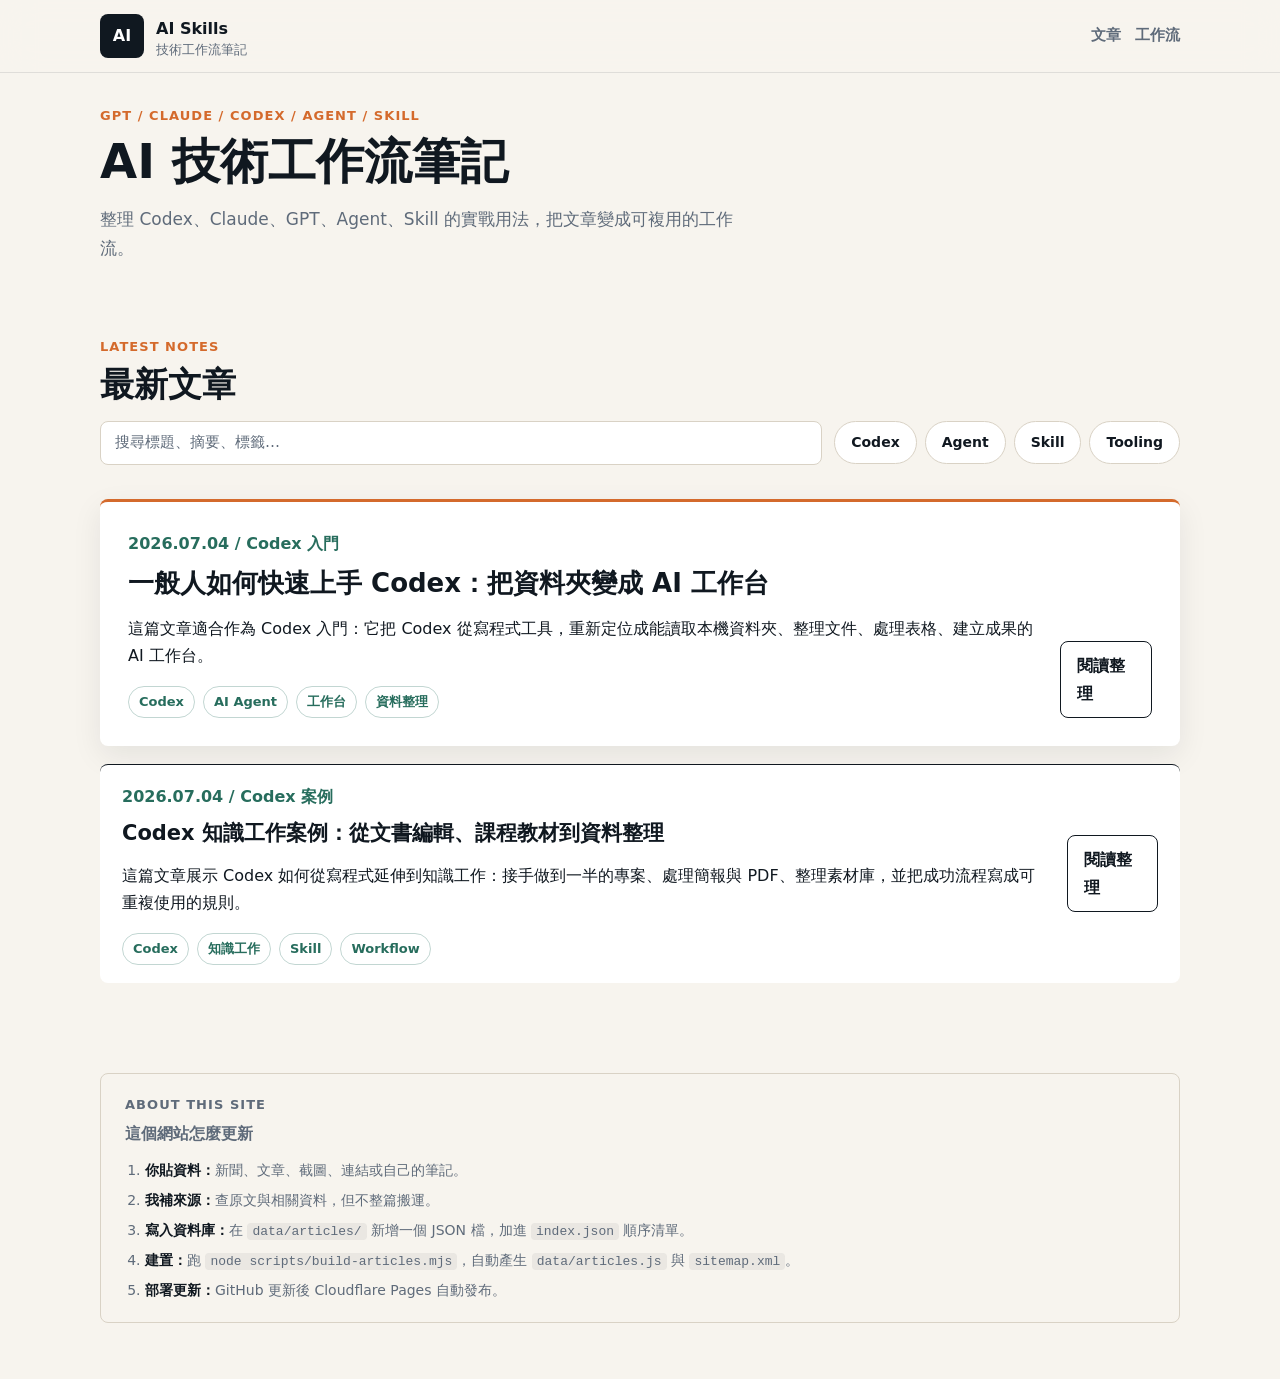
==== commit be8aec9b: "redesign(home): consolidate hero/filter/list, add keyword search, de-emphasize workflow The homepage" ====
--- a/index.html
+++ b/index.html
@@ -33,39 +33,34 @@
         <p class="eyebrow">GPT / Claude / Codex / Agent / Skill</p>
         <h1>AI 技術工作流筆記</h1>
         <p>整理 Codex、Claude、GPT、Agent、Skill 的實戰用法，把文章變成可複用的工作流。</p>
-        <div class="hero-actions">
-          <a class="primary-link" href="#articles">看最新文章</a>
-          <a class="secondary-link" href="#taxonomy">瀏覽分類</a>
-        </div>
       </section>
 
       <section class="section first-section" id="articles">
-        <div class="section-heading split-heading">
-          <div>
-            <p class="eyebrow">Latest Notes</p>
-            <h2>最新文章</h2>
+        <div class="section-heading">
+          <p class="eyebrow">Latest Notes</p>
+          <h2>最新文章</h2>
+        </div>
+        <div class="browse-bar">
+          <input type="search" id="searchInput" class="search-input" placeholder="搜尋標題、摘要、標籤…" aria-label="搜尋文章" />
+          <div class="filter-chips" id="filterChips">
+            <button type="button" class="chip" data-filter="Codex" aria-pressed="false">Codex</button>
+            <button type="button" class="chip" data-filter="Agent" aria-pressed="false">Agent</button>
+            <button type="button" class="chip" data-filter="Skill" aria-pressed="false">Skill</button>
+            <button type="button" class="chip" data-filter="Tooling" aria-pressed="false">Tooling</button>
           </div>
-          <p>第一篇主打，其餘文章用緊湊列表，手機上更快掃描。</p>
         </div>
         <div class="filter-status" id="filterStatus" hidden></div>
         <div class="article-list" id="articleList" aria-live="polite"></div>
       </section>
 
-      <section class="section grid-section" id="taxonomy">
-        <button type="button" class="insight-card" data-filter="Codex" aria-pressed="false"><span class="card-number">01</span><h3>Codex</h3><p>整理 Codex 在文書、課程、資料夾、自動化與專案工作中的使用案例。</p></button>
-        <button type="button" class="insight-card" data-filter="Agent" aria-pressed="false"><span class="card-number">02</span><h3>Agent</h3><p>記錄代理人如何拆任務、讀資料、執行工具、回寫成果與交付驗收。</p></button>
-        <button type="button" class="insight-card" data-filter="Skill" aria-pressed="false"><span class="card-number">03</span><h3>Skill</h3><p>追蹤 Skill、prompt、workflow、validator 之間的邊界與落地方式。</p></button>
-        <button type="button" class="insight-card" data-filter="Tooling" aria-pressed="false"><span class="card-number">04</span><h3>Tooling</h3><p>整理 MCP、harness、browser control、GitHub、Cloudflare Pages 等工具鏈。</p></button>
-      </section>
-
-      <section class="workflow" id="workflow">
-        <div><p class="eyebrow">Publishing Workflow</p><h2>下一篇文章的固定流程</h2></div>
+      <section class="about-workflow" id="workflow">
+        <p class="eyebrow">About this site</p>
+        <h3>這個網站怎麼更新</h3>
         <ol>
           <li><strong>你貼資料：</strong>新聞、文章、截圖、連結或自己的筆記。</li>
           <li><strong>我補來源：</strong>查原文與相關資料，但不整篇搬運。</li>
           <li><strong>寫入資料庫：</strong>在 <code>data/articles/</code> 新增一個 JSON 檔，加進 <code>index.json</code> 順序清單。</li>
           <li><strong>建置：</strong>跑 <code>node scripts/build-articles.mjs</code>，自動產生 <code>data/articles.js</code> 與 <code>sitemap.xml</code>。</li>
-          <li><strong>自動呈現：</strong>首頁多一張卡片，文章頁自動渲染。</li>
           <li><strong>部署更新：</strong>GitHub 更新後 Cloudflare Pages 自動發布。</li>
         </ol>
       </section>
--- a/styles.css
+++ b/styles.css
@@ -80,7 +80,6 @@
   letter-spacing: 0.08em;
   text-transform: uppercase;
 }
-.hero-actions { display: flex; flex-wrap: wrap; gap: 12px; margin-top: 20px; }
 .summary-panel {
   border: 1px solid var(--line);
   border-radius: 8px;
@@ -91,8 +90,6 @@
 .summary-panel p { margin: 0; color: var(--muted); }
 .section { padding: 42px 0; }
 .section-heading { margin-bottom: 16px; }
-.split-heading { display: flex; align-items: end; justify-content: space-between; gap: 28px; }
-.split-heading > p { max-width: 420px; margin: 0; color: var(--muted); }
 .section-heading h2, .full-article h2, .workflow h2, .summary-panel h2 { margin: 6px 0 0; font-size: 34px; line-height: 1.2; }
 .article-list { display: grid; gap: 18px; }
 .article-card {
@@ -120,27 +117,40 @@
   font-size: 13px;
   font-weight: 800;
 }
-.grid-section { display: grid; grid-template-columns: repeat(4, 1fr); gap: 16px; }
-.insight-card {
-  min-height: 260px;
-  border: 1px solid var(--line);
-  border-radius: 8px;
-  background: var(--panel);
-  padding: 22px;
-  display: block;
-  width: 100%;
+.browse-bar {
+  display: flex;
+  flex-wrap: wrap;
+  align-items: center;
+  gap: 12px;
+  margin-bottom: 18px;
+}
+.search-input {
+  flex: 1 1 220px;
+  min-height: 44px;
+  border: 1px solid var(--line);
+  border-radius: 8px;
+  padding: 0 14px;
   font: inherit;
-  color: inherit;
-  text-align: left;
+  font-size: 15px;
+  background: var(--panel);
+  color: var(--ink);
+}
+.search-input::placeholder { color: var(--muted); }
+.filter-chips { display: flex; flex-wrap: wrap; gap: 8px; }
+.chip {
+  border: 1px solid var(--line);
+  border-radius: 999px;
+  background: var(--panel);
+  padding: 9px 16px;
+  font: inherit;
+  font-size: 14px;
+  font-weight: 800;
+  color: var(--ink);
   cursor: pointer;
-  transition: border-color 160ms ease, box-shadow 160ms ease;
-}
-.insight-card:hover { border-color: var(--accent); }
-.insight-card.active { border-color: var(--accent); box-shadow: 0 0 0 2px var(--accent) inset; }
-.compact-card { min-height: 220px; }
-.card-number { color: var(--accent-2); font-weight: 900; }
-.insight-card h3 { margin: 28px 0 10px; font-size: 23px; }
-.insight-card p { margin: 0; color: var(--muted); }
+  transition: border-color 160ms ease, background 160ms ease, color 160ms ease;
+}
+.chip:hover { border-color: var(--accent); }
+.chip.active { background: var(--ink); border-color: var(--ink); color: #fff; }
 .filter-status {
   display: flex;
   align-items: center;
@@ -266,11 +276,19 @@
 .keypoint-strip span {
   color: var(--muted);
 }
+.about-workflow {
+  margin-top: 48px;
+  border: 1px solid var(--line);
+  border-radius: 8px;
+  padding: 20px 24px;
+}
+.about-workflow .eyebrow { color: var(--muted); }
+.about-workflow h3 { margin: 4px 0 12px; font-size: 16px; color: var(--muted); }
+.about-workflow ol { display: grid; gap: 6px; margin: 0; padding-left: 20px; font-size: 14px; color: var(--muted); }
+.about-workflow strong { color: var(--ink); }
+.about-workflow code { background: rgba(16, 24, 32, 0.06); padding: 1px 5px; border-radius: 4px; font-size: 13px; }
 @media (max-width: 880px) {
   .workflow, .article-body { grid-template-columns: 1fr; }
-  .grid-section { grid-template-columns: 1fr 1fr; }
-  .split-heading { display: block; }
-  .split-heading > p { margin-top: 10px; }
 }
 @media (max-width: 620px) {
   .nav, main { padding-left: 16px; padding-right: 16px; }
@@ -284,7 +302,6 @@
   .compact-list-card { padding: 18px; }
   .compact-list-card h3 { font-size: 20px; }
   .read-link { display: inline-flex; align-items: center; margin-top: 18px; }
-  .grid-section { grid-template-columns: 1fr; }
   .full-article, .workflow, .source-box, .article-hero, .summary-panel, .keypoint-strip { padding: 24px; }
   .keypoint-strip li { grid-template-columns: 1fr; gap: 4px; }
   .article-nav { display: grid; }
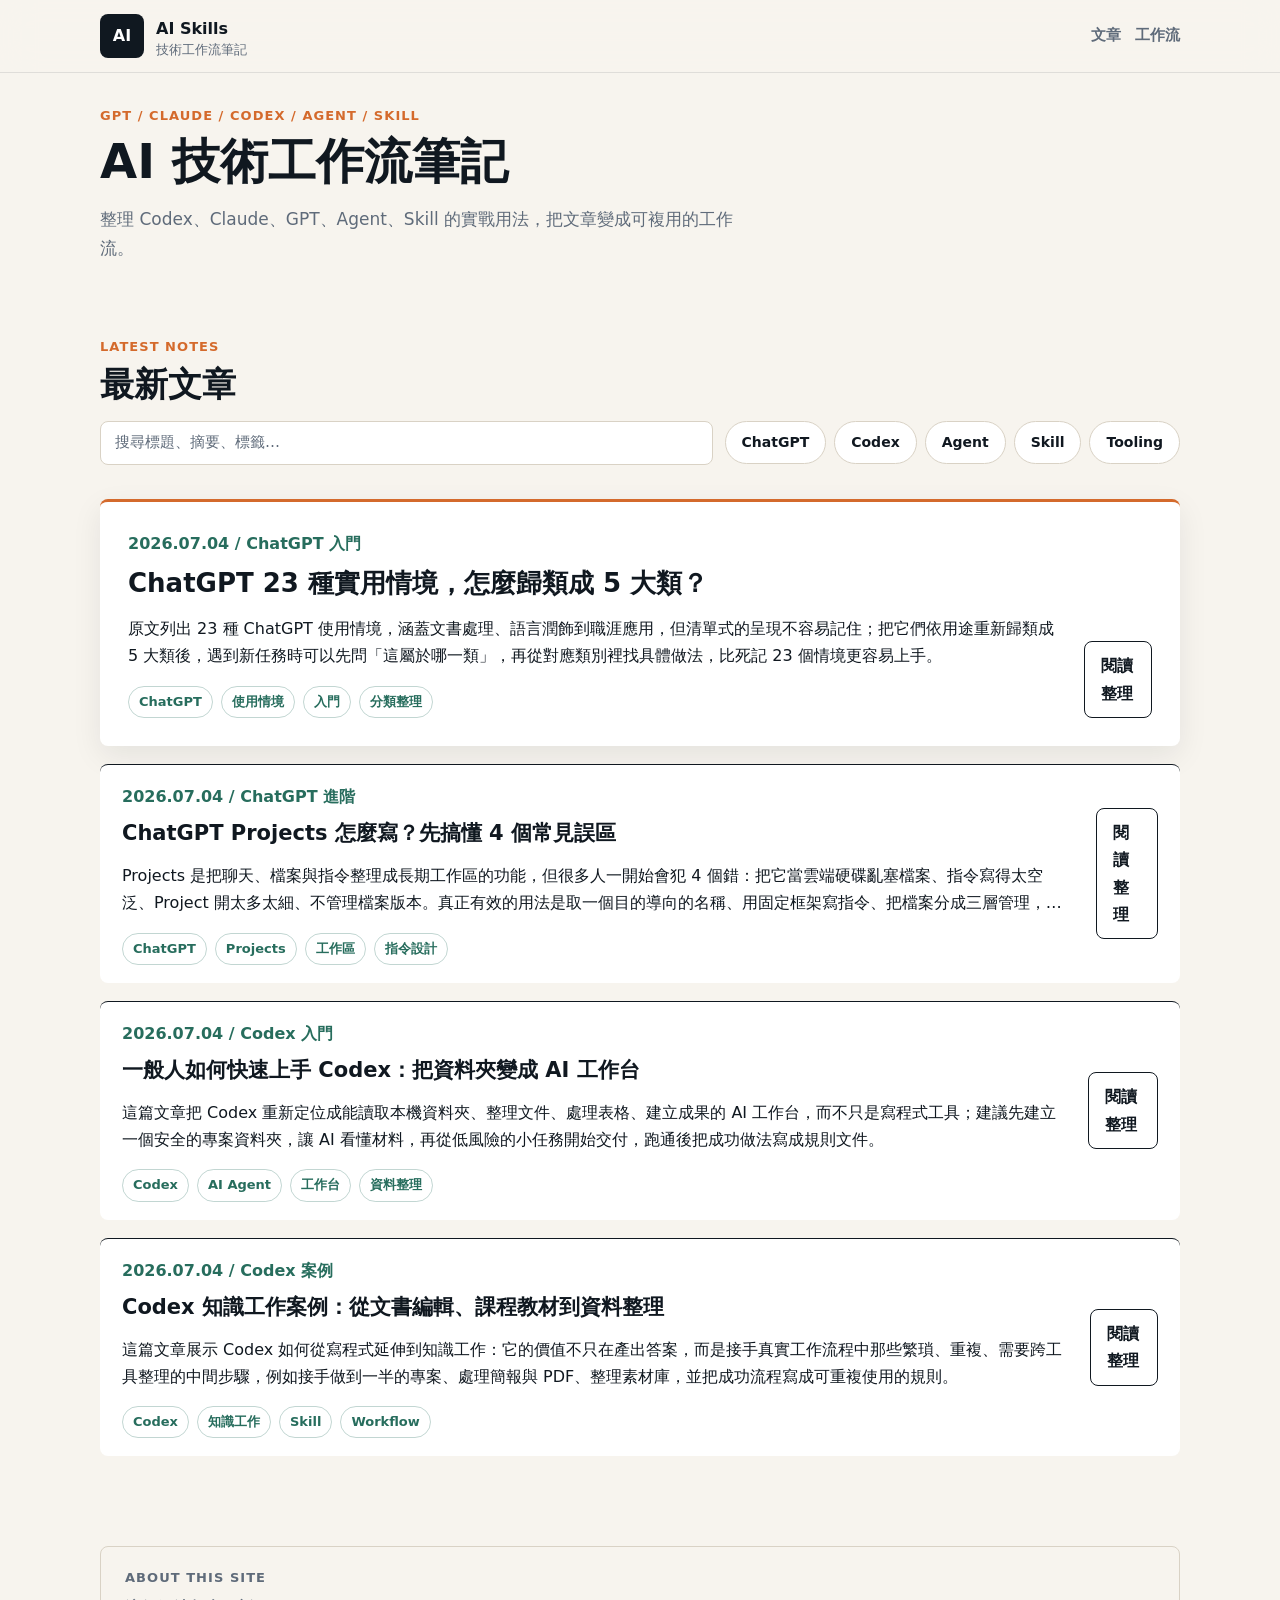
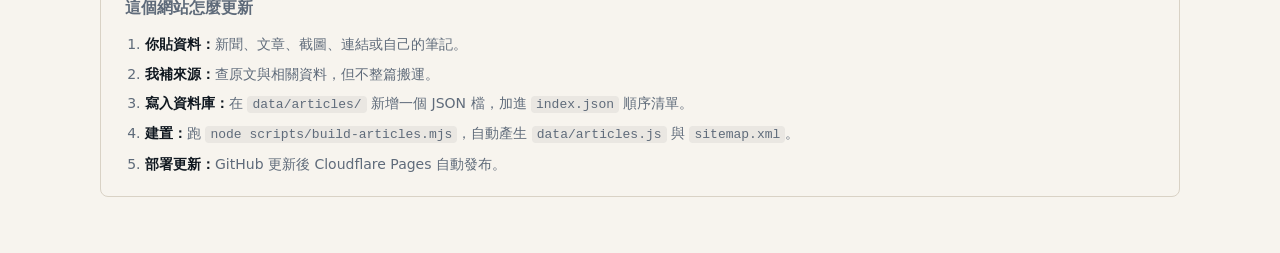
==== commit d4d4b06b: "content: add two ChatGPT beginner articles, fix multi-line prompt rendering New articles: - "ChatGPT" ====
--- a/index.html
+++ b/index.html
@@ -43,6 +43,7 @@
         <div class="browse-bar">
           <input type="search" id="searchInput" class="search-input" placeholder="搜尋標題、摘要、標籤…" aria-label="搜尋文章" />
           <div class="filter-chips" id="filterChips">
+            <button type="button" class="chip" data-filter="ChatGPT" aria-pressed="false">ChatGPT</button>
             <button type="button" class="chip" data-filter="Codex" aria-pressed="false">Codex</button>
             <button type="button" class="chip" data-filter="Agent" aria-pressed="false">Agent</button>
             <button type="button" class="chip" data-filter="Skill" aria-pressed="false">Skill</button>
--- a/styles.css
+++ b/styles.css
@@ -80,17 +80,9 @@
   letter-spacing: 0.08em;
   text-transform: uppercase;
 }
-.summary-panel {
-  border: 1px solid var(--line);
-  border-radius: 8px;
-  background: var(--panel);
-  box-shadow: var(--shadow);
-  padding: 28px;
-}
-.summary-panel p { margin: 0; color: var(--muted); }
 .section { padding: 42px 0; }
 .section-heading { margin-bottom: 16px; }
-.section-heading h2, .full-article h2, .workflow h2, .summary-panel h2 { margin: 6px 0 0; font-size: 34px; line-height: 1.2; }
+.section-heading h2, .workflow h2 { margin: 6px 0 0; font-size: 34px; line-height: 1.2; }
 .article-list { display: grid; gap: 18px; }
 .article-card {
   display: flex;
@@ -170,7 +162,7 @@
   cursor: pointer;
 }
 .empty-state { color: var(--muted); }
-.full-article, .workflow, .source-box, .article-hero {
+.workflow, .source-box, .article-hero {
   border-radius: 8px;
   background: var(--panel);
   padding: 34px;
@@ -179,14 +171,9 @@
 .article-page { padding-top: 32px; }
 .article-hero { margin-bottom: 24px; }
 .article-hero h1 { font-size: clamp(38px, 5vw, 64px); }
+.article-hero > p:not(.eyebrow) { font-size: 18px; }
 .article-meta-line { display: flex; flex-wrap: wrap; gap: 14px; }
 .back-link { display: inline-flex; margin-bottom: 16px; color: var(--accent-3); font-weight: 900; text-decoration: none; }
-.summary-panel { margin-bottom: 26px; box-shadow: none; }
-.full-article > p:not(.eyebrow) { color: var(--muted); font-size: 18px; }
-.article-body { display: grid; grid-template-columns: 1fr 1fr; gap: 10px 28px; margin-top: 22px; }
-.article-body h3 { margin: 22px 0 6px; color: var(--accent-3); }
-.article-body p { margin: 0; color: var(--muted); }
-.article-keypoints { padding-top: 18px; }
 .workflow {
   display: grid;
   grid-template-columns: 0.8fr 1.2fr;
@@ -199,6 +186,30 @@
 .workflow ol { display: grid; gap: 12px; margin: 0; padding-left: 22px; }
 .workflow li { color: rgba(255, 255, 255, 0.82); }
 .workflow strong, .workflow code { color: #fff; }
+.prompt-quote {
+  display: flex;
+  align-items: flex-start;
+  gap: 12px;
+  margin: 8px 0 0;
+  padding: 12px 14px;
+  border-left: 3px solid var(--accent-2);
+  background: rgba(255, 255, 255, 0.06);
+  border-radius: 0 6px 6px 0;
+}
+.prompt-quote p { flex: 1; margin: 0; color: rgba(255, 255, 255, 0.92); font-size: 14px; white-space: pre-line; }
+.copy-btn {
+  flex-shrink: 0;
+  border: 1px solid rgba(255, 255, 255, 0.3);
+  border-radius: 6px;
+  background: transparent;
+  padding: 4px 10px;
+  font: inherit;
+  font-size: 12px;
+  font-weight: 800;
+  color: #fff;
+  cursor: pointer;
+}
+.copy-btn:hover { border-color: #fff; }
 .source-box { margin-top: 24px; border: 1px solid var(--line); box-shadow: none; }
 .source-box p { margin: 0 0 6px; color: var(--muted); }
 .source-box strong { display: block; margin-bottom: 18px; font-size: 18px; }
@@ -288,7 +299,7 @@
 .about-workflow strong { color: var(--ink); }
 .about-workflow code { background: rgba(16, 24, 32, 0.06); padding: 1px 5px; border-radius: 4px; font-size: 13px; }
 @media (max-width: 880px) {
-  .workflow, .article-body { grid-template-columns: 1fr; }
+  .workflow { grid-template-columns: 1fr; }
 }
 @media (max-width: 620px) {
   .nav, main { padding-left: 16px; padding-right: 16px; }
@@ -302,7 +313,7 @@
   .compact-list-card { padding: 18px; }
   .compact-list-card h3 { font-size: 20px; }
   .read-link { display: inline-flex; align-items: center; margin-top: 18px; }
-  .full-article, .workflow, .source-box, .article-hero, .summary-panel, .keypoint-strip { padding: 24px; }
+  .workflow, .source-box, .article-hero, .keypoint-strip { padding: 24px; }
   .keypoint-strip li { grid-template-columns: 1fr; gap: 4px; }
   .article-nav { display: grid; }
 }
